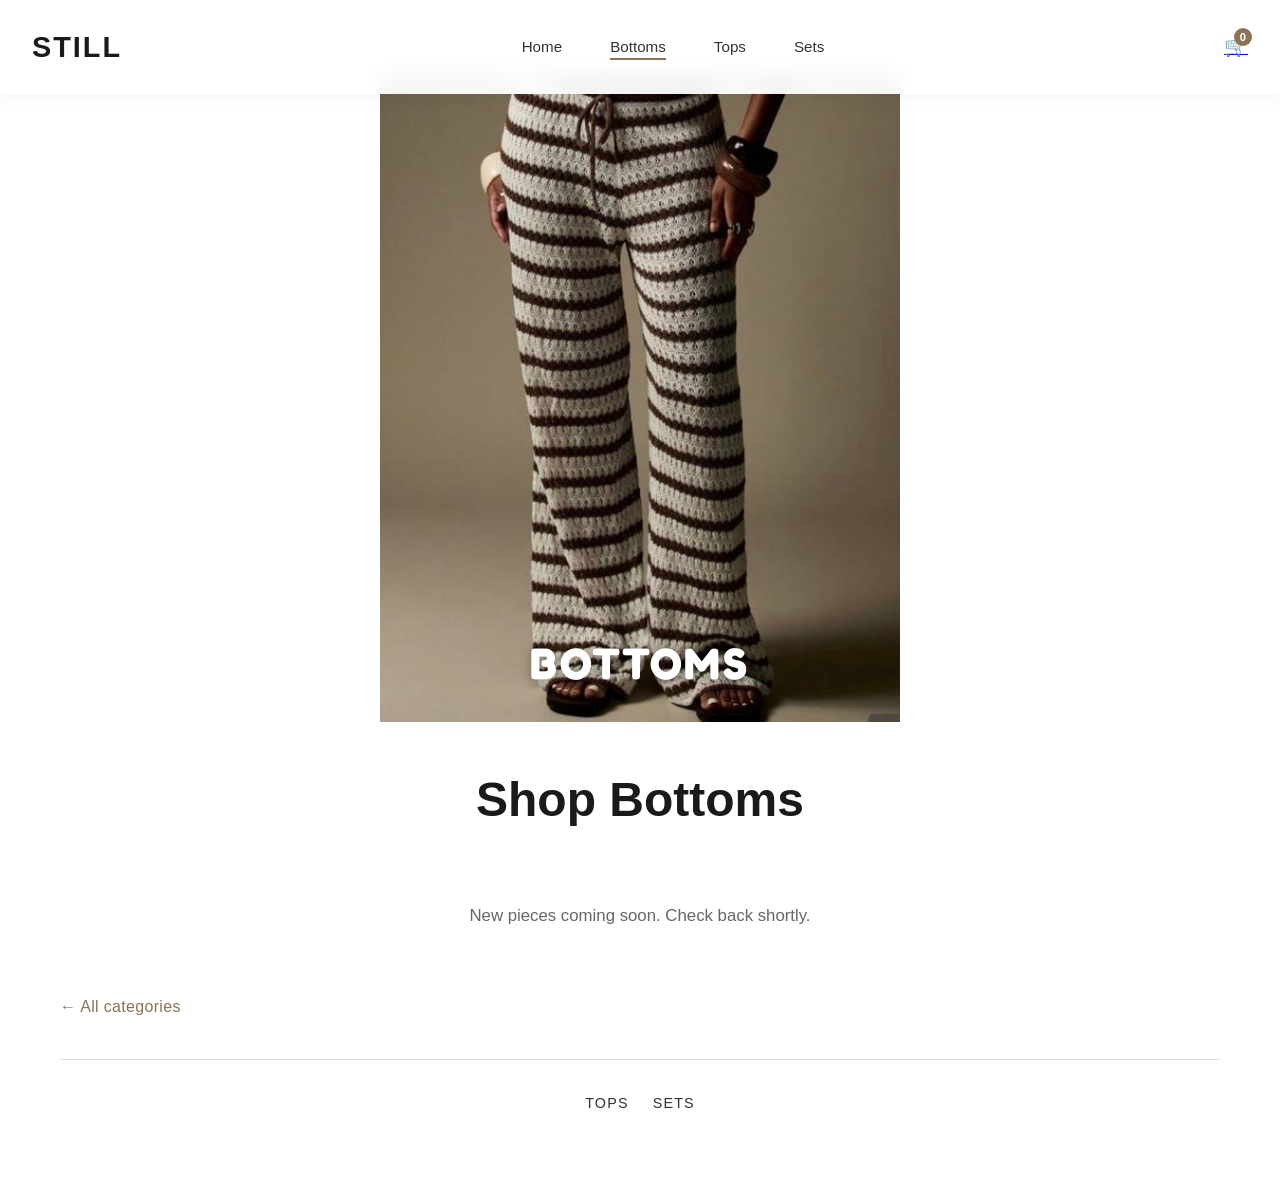
==== bottoms.html @ 433b3428 "Add category pages and images" ====
<!DOCTYPE html>
<html lang="en">
<head>
    <meta charset="UTF-8">
    <meta name="viewport" content="width=device-width, initial-scale=1.0">
    <meta name="robots" content="index, follow">
    <meta name="description" content="Shop STILL bottoms — wide-leg knit pants and elegant trousers.">
    <title>Bottoms – STILL</title>
    <link rel="stylesheet" href="styles.css">
    <link href="https://fonts.cdnfonts.com/css/pp-neue-montreal" rel="stylesheet">
    <link href="https://fonts.googleapis.com/css2?family=Fredoka:wght@600;700&display=swap" rel="stylesheet">
</head>
<body>
    <nav class="navbar">
        <div class="nav-container">
            <a href="index.html" class="logo">STILL</a>
            <ul class="nav-menu">
                <li><a href="index.html" class="nav-link">Home</a></li>
                <li><a href="bottoms.html" class="nav-link active">Bottoms</a></li>
                <li><a href="tops.html" class="nav-link">Tops</a></li>
                <li><a href="sets.html" class="nav-link">Sets</a></li>
            </ul>
            <div class="nav-icons">
                <a href="cart.html" class="icon-btn cart-btn" aria-label="Cart">🛒 <span class="cart-count" id="cartCount">0</span></a>
            </div>
            <div class="hamburger">
                <span></span>
                <span></span>
                <span></span>
            </div>
        </div>
    </nav>

    <main class="category-page">
        <header class="category-page-hero">
            <img src="images/categories/bottoms.png" alt="STILL bottoms collection">
            <h1 class="category-page-hero-title">BOTTOMS</h1>
        </header>
        <div class="category-page-body">
            <h2 class="section-title">Shop Bottoms</h2>
            <div class="collection-grid" data-category="bottoms">
                <p class="category-page-empty">New pieces coming soon. Check back shortly.</p>
            </div>
            <a href="index.html" class="category-page-back">← All categories</a>
            <nav class="category-page-nav-links" aria-label="Other categories">
                <a href="tops.html">Tops</a>
                <a href="sets.html">Sets</a>
            </nav>
        </div>
    </main>

    <script src="script.js"></script>
</body>
</html>
---- styles.css ----
/* Global Styles */
* {
    margin: 0;
    padding: 0;
    box-sizing: border-box;
}

:root {
    --primary-color: #1a1a1a;
    --secondary-color: #fff;
    --accent-color: #8b7355;
    --text-color: #333;
    --light-gray: #f5f5f5;
    --medium-gray: #e0e0e0;
    --transition: all 0.3s ease;
}

body {
    font-family: 'PP Neue Montreal', 'Neue Montreal', sans-serif;
    color: var(--text-color);
    line-height: 1.6;
    overflow-x: hidden;
}

.container {
    max-width: 1200px;
    margin: 0 auto;
    padding: 0 20px;
}

/* Navigation */
.navbar {
    position: fixed;
    top: 0;
    width: 100%;
    background: rgba(255, 255, 255, 0.95);
    backdrop-filter: blur(10px);
    z-index: 1000;
    box-shadow: 0 2px 20px rgba(0, 0, 0, 0.05);
}

.nav-container {
    position: relative;
    max-width: 1400px;
    margin: 0 auto;
    padding: 1.5rem 2rem;
    display: flex;
    justify-content: space-between;
    align-items: center;
}

.logo {
    font-family: 'PP Neue Montreal', 'Neue Montreal', sans-serif;
    font-size: 1.8rem;
    font-weight: 700;
    letter-spacing: 2px;
    color: var(--primary-color);
    text-decoration: none;
}

.nav-menu {
    display: flex;
    list-style: none;
    gap: 3rem;
}

.nav-link {
    text-decoration: none;
    color: var(--text-color);
    font-weight: 400;
    font-size: 0.95rem;
    position: relative;
    transition: var(--transition);
}

.nav-link::after {
    content: '';
    position: absolute;
    bottom: -5px;
    left: 0;
    width: 0;
    height: 2px;
    background: var(--accent-color);
    transition: width 0.3s ease;
}

.nav-link:hover::after,
.nav-link.active::after {
    width: 100%;
}

.nav-icons {
    display: flex;
    gap: 1rem;
}

.icon-btn {
    background: none;
    border: none;
    font-size: 1.2rem;
    cursor: pointer;
    transition: var(--transition);
}

.icon-btn:hover {
    transform: scale(1.1);
}

.cart-btn {
    position: relative;
}

.cart-count {
    position: absolute;
    top: -4px;
    right: -4px;
    min-width: 18px;
    height: 18px;
    padding: 0 5px;
    font-size: 0.7rem;
    font-weight: 600;
    line-height: 18px;
    text-align: center;
    background: var(--accent-color);
    color: var(--secondary-color);
    border-radius: 50%;
    font-family: 'PP Neue Montreal', 'Neue Montreal', sans-serif;
}

.cart-dropdown {
    position: absolute;
    top: 100%;
    right: 0;
    margin-top: 0.5rem;
    width: 320px;
    max-height: 400px;
    background: var(--secondary-color);
    border-radius: 8px;
    box-shadow: 0 15px 40px rgba(0, 0, 0, 0.15);
    z-index: 1001;
    opacity: 0;
    visibility: hidden;
    transform: translateY(-10px);
    transition: opacity 0.2s ease, visibility 0.2s ease, transform 0.2s ease;
    display: flex;
    flex-direction: column;
}

.cart-dropdown.is-open {
    opacity: 1;
    visibility: visible;
    transform: translateY(0);
}

.cart-dropdown-header {
    display: flex;
    justify-content: space-between;
    align-items: center;
    padding: 1rem 1.25rem;
    border-bottom: 1px solid var(--medium-gray);
}

.cart-dropdown-header h4 {
    margin: 0;
    font-size: 1rem;
    font-weight: 600;
    color: var(--primary-color);
    font-family: 'PP Neue Montreal', 'Neue Montreal', sans-serif;
}

.cart-close-btn {
    background: none;
    border: none;
    font-size: 1.25rem;
    cursor: pointer;
    color: var(--text-color);
    padding: 0;
    line-height: 1;
}

.cart-close-btn:hover {
    color: var(--primary-color);
}

.cart-items {
    padding: 1rem;
    overflow-y: auto;
    max-height: 280px;
    flex: 1;
}

.cart-empty {
    margin: 0;
    color: #888;
    font-size: 0.95rem;
    text-align: center;
    padding: 1.5rem 0;
}

.cart-item-row {
    display: flex;
    align-items: center;
    gap: 0.75rem;
    padding: 0.75rem 0;
    border-bottom: 1px solid var(--light-gray);
    font-size: 0.9rem;
}

.cart-item-thumb {
    width: 50px;
    height: 50px;
    flex-shrink: 0;
    border-radius: 4px;
    overflow: hidden;
    background: var(--light-gray);
}

.cart-item-thumb img {
    width: 100%;
    height: 100%;
    object-fit: cover;
}

.cart-item-thumb-placeholder {
    background: var(--medium-gray) !important;
}

.cart-item-row .cart-item-info {
    flex: 1;
    min-width: 0;
}

.cart-item-row:last-child {
    border-bottom: none;
}

.cart-item-info {
    display: flex;
    flex-direction: column;
    gap: 0.25rem;
}

.cart-item-info strong {
    color: var(--primary-color);
}

.cart-item-info span {
    color: #666;
    font-size: 0.85rem;
}

.cart-item-remove {
    background: none;
    border: none;
    color: #999;
    font-size: 1.1rem;
    cursor: pointer;
    padding: 0 4px;
    line-height: 1;
    flex-shrink: 0;
}

.cart-item-remove:hover {
    color: var(--primary-color);
}

.cart-dropdown-footer {
    padding: 1rem 1.25rem;
    border-top: 1px solid var(--medium-gray);
    display: flex;
    flex-direction: column;
    gap: 0.5rem;
}

.cart-view-btn,
.cart-checkout-btn {
    display: block;
    width: 100%;
    padding: 0.75rem 1rem;
    text-align: center;
    text-decoration: none;
    font-family: 'PP Neue Montreal', 'Neue Montreal', sans-serif;
    font-size: 0.95rem;
    font-weight: 500;
    cursor: pointer;
    transition: var(--transition);
    border: none;
    border-radius: 4px;
}

.cart-view-btn {
    background: var(--secondary-color);
    color: var(--primary-color);
    border: 2px solid var(--primary-color);
}

.cart-view-btn:hover {
    background: var(--light-gray);
}

.cart-checkout-btn {
    background: var(--accent-color);
    color: var(--secondary-color);
}

.cart-checkout-btn:hover {
    background: #7a6549;
    color: var(--secondary-color);
}

.cart-toast {
    position: fixed;
    bottom: 2rem;
    left: 50%;
    transform: translateX(-50%) translateY(20px);
    padding: 0.75rem 1.5rem;
    background: var(--primary-color);
    color: var(--secondary-color);
    font-family: 'PP Neue Montreal', 'Neue Montreal', sans-serif;
    font-size: 0.95rem;
    font-weight: 500;
    border-radius: 4px;
    box-shadow: 0 10px 30px rgba(0, 0, 0, 0.2);
    z-index: 3000;
    opacity: 0;
    transition: opacity 0.3s ease, transform 0.3s ease;
}

.cart-toast.show {
    opacity: 1;
    transform: translateX(-50%) translateY(0);
}

.hamburger {
    display: none;
    flex-direction: column;
    gap: 5px;
    cursor: pointer;
}

.hamburger span {
    width: 25px;
    height: 2px;
    background: var(--primary-color);
    transition: var(--transition);
}

/* Category landing (home) */
.category-landing {
    padding-top: 72px;
    display: flex;
    flex-direction: column;
    width: 100%;
    max-width: 480px;
    margin: 0 auto;
    background: #fff;
}

.category-block {
    position: relative;
    width: 100%;
    min-height: 38vh;
    aspect-ratio: 4 / 5;
    overflow: hidden;
    background-color: #e8e4df;
}

.category-block--bottoms {
    background: linear-gradient(160deg, #8b9da8 0%, #5c6b75 100%);
}

.category-block--tops {
    background: linear-gradient(160deg, #c4b5a0 0%, #8b7355 100%);
}

.category-block--sets {
    background: linear-gradient(160deg, #6b7b8a 0%, #3d4a56 100%);
}

.category-block-img {
    position: absolute;
    inset: 0;
    width: 100%;
    height: 100%;
    object-fit: cover;
    display: block;
}

.category-block-overlay {
    position: absolute;
    inset: 0;
    display: flex;
    flex-direction: column;
    align-items: center;
    justify-content: center;
    gap: 1rem;
    padding: 1.5rem;
    background: rgba(0, 0, 0, 0.12);
    z-index: 1;
}

.category-block-title {
    font-family: 'Fredoka', 'PP Neue Montreal', sans-serif;
    font-size: clamp(2.25rem, 10vw, 3.25rem);
    font-weight: 700;
    color: #fff;
    letter-spacing: 0.04em;
    text-align: center;
    line-height: 1;
    text-shadow: 0 2px 16px rgba(0, 0, 0, 0.25);
}

.category-shop-btn {
    display: inline-block;
    padding: 0.45rem 1.75rem;
    background: #fff;
    color: #1a1a1a;
    font-family: 'PP Neue Montreal', 'Neue Montreal', sans-serif;
    font-size: 0.75rem;
    font-weight: 600;
    letter-spacing: 0.12em;
    text-decoration: none;
    transition: var(--transition);
}

.category-shop-btn:hover {
    background: #1a1a1a;
    color: #fff;
}

@media (min-width: 768px) {
    .category-landing {
        max-width: 520px;
    }

    .category-block {
        min-height: 42vh;
    }
}

/* Category shop pages */
.category-page {
    padding-top: 72px;
    min-height: 100vh;
}

.category-page-hero {
    position: relative;
    width: 100%;
    max-width: 480px;
    margin: 0 auto;
    aspect-ratio: 4 / 5;
    overflow: hidden;
    background: #e8e4df;
}

.category-page-hero img {
    width: 100%;
    height: 100%;
    object-fit: cover;
    display: block;
}

.category-page-hero-title {
    position: absolute;
    bottom: 1.5rem;
    left: 0;
    right: 0;
    text-align: center;
    font-family: 'Fredoka', 'PP Neue Montreal', sans-serif;
    font-size: clamp(2rem, 8vw, 2.75rem);
    font-weight: 700;
    color: #fff;
    letter-spacing: 0.06em;
    text-shadow: 0 2px 12px rgba(0, 0, 0, 0.35);
}

.category-page-body {
    max-width: 1200px;
    margin: 0 auto;
    padding: 2.5rem 20px 4rem;
}

.category-page-body .section-title {
    margin-bottom: 2rem;
}

.category-page-empty {
    text-align: center;
    color: #666;
    padding: 2rem 1rem;
    font-size: 1.05rem;
}

.category-page-back {
    display: inline-block;
    margin-top: 2rem;
    color: var(--accent-color);
    text-decoration: none;
    font-weight: 500;
    letter-spacing: 0.02em;
}

.category-page-back:hover {
    text-decoration: underline;
}

.category-page-nav-links {
    display: flex;
    flex-wrap: wrap;
    justify-content: center;
    gap: 1.5rem;
    margin-top: 2.5rem;
    padding-top: 2rem;
    border-top: 1px solid var(--medium-gray);
}

.category-page-nav-links a {
    color: var(--text-color);
    text-decoration: none;
    font-size: 0.9rem;
    letter-spacing: 0.08em;
    text-transform: uppercase;
}

.category-page-nav-links a:hover {
    color: var(--accent-color);
}

@media (min-width: 768px) {
    .category-page-hero {
        max-width: 520px;
    }
}

/* Hero Section (legacy – kept for other pages if needed) */
.hero {
    height: 100vh;
    background: linear-gradient(135deg, #1a1a1a 0%, #3d3d3d 100%);
    display: flex;
    align-items: center;
    justify-content: center;
    position: relative;
    overflow: hidden;
}

.hero::before {
    content: '';
    position: absolute;
    top: 0;
    left: 0;
    right: 0;
    bottom: 0;
    background: url('data:image/svg+xml,<svg xmlns="http://www.w3.org/2000/svg" viewBox="0 0 1440 320"><path fill="%23ffffff" fill-opacity="0.05" d="M0,96L48,112C96,128,192,160,288,160C384,160,480,128,576,122.7C672,117,768,139,864,138.7C960,139,1056,117,1152,112C1248,107,1344,117,1392,122.7L1440,128L1440,320L1392,320C1344,320,1248,320,1152,320C1056,320,960,320,864,320C768,320,672,320,576,320C480,320,384,320,288,320C192,320,96,320,48,320L0,320Z"></path></svg>') bottom center no-repeat;
}

.hero-content {
    text-align: center;
    z-index: 1;
    animation: fadeInUp 1s ease;
}

.hero-title {
    font-family: 'PP Neue Montreal', 'Neue Montreal', sans-serif;
    font-size: 5rem;
    font-weight: 700;
    color: var(--secondary-color);
    margin-bottom: 1rem;
    letter-spacing: 2px;
}

.hero-subtitle {
    font-size: 1.5rem;
    color: rgba(255, 255, 255, 0.8);
    margin-bottom: 3rem;
    font-weight: 300;
}

.cta-button {
    padding: 1rem 3rem;
    font-size: 1rem;
    font-weight: 500;
    border: 2px solid var(--secondary-color);
    background: transparent;
    color: var(--secondary-color);
    cursor: pointer;
    transition: var(--transition);
    letter-spacing: 1px;
    font-family: 'PP Neue Montreal', 'Neue Montreal', sans-serif;
}

.cta-button:hover {
    background: var(--secondary-color);
    color: var(--primary-color);
    transform: translateY(-2px);
    box-shadow: 0 10px 30px rgba(255, 255, 255, 0.2);
}

.scroll-indicator {
    position: absolute;
    bottom: 3rem;
    left: 50%;
    transform: translateX(-50%);
    display: flex;
    flex-direction: column;
    align-items: center;
    gap: 1rem;
    color: rgba(255, 255, 255, 0.7);
    font-size: 0.9rem;
    animation: bounce 2s infinite;
}

.scroll-line {
    width: 2px;
    height: 40px;
    background: linear-gradient(to bottom, rgba(255, 255, 255, 0.7), transparent);
}

/* Featured Collection */
.featured-collection {
    padding: 8rem 0;
    background: var(--secondary-color);
}

.section-title {
    font-family: 'PP Neue Montreal', 'Neue Montreal', sans-serif;
    font-size: 3rem;
    text-align: center;
    margin-bottom: 1rem;
    color: var(--primary-color);
}

.section-subtitle {
    text-align: center;
    color: #666;
    font-size: 1.1rem;
    margin-bottom: 4rem;
}

.collection-grid {
    display: grid;
    grid-template-columns: repeat(auto-fit, minmax(280px, 1fr));
    gap: 2rem;
}

.collection-item {
    cursor: pointer;
    transition: var(--transition);
}

.collection-item:hover {
    transform: translateY(-10px);
}

.collection-image {
    position: relative;
    overflow: hidden;
    border-radius: 8px;
    margin-bottom: 1rem;
}

.placeholder-image {
    width: 100%;
    height: 400px;
    display: flex;
    align-items: center;
    justify-content: center;
    transition: var(--transition);
}

.image-text {
    color: white;
    font-size: 1.5rem;
    font-weight: 500;
    text-shadow: 2px 2px 4px rgba(0, 0, 0, 0.3);
}

.collection-overlay {
    position: absolute;
    top: 0;
    left: 0;
    right: 0;
    bottom: 0;
    background: rgba(0, 0, 0, 0.5);
    display: flex;
    align-items: center;
    justify-content: center;
    opacity: 0;
    transition: var(--transition);
}

.collection-item:hover .collection-overlay {
    opacity: 1;
}

.collection-item:hover .placeholder-image {
    transform: scale(1.05);
}

.quick-view {
    padding: 0.8rem 2rem;
    background: var(--secondary-color);
    border: none;
    cursor: pointer;
    font-weight: 500;
    font-family: 'PP Neue Montreal', 'Neue Montreal', sans-serif;
    transition: var(--transition);
}

.quick-view:hover {
    background: var(--accent-color);
    color: var(--secondary-color);
}

.collection-info {
    text-align: center;
}

.collection-info h3 {
    font-size: 1.2rem;
    margin-bottom: 0.5rem;
    color: var(--primary-color);
}

.price {
    font-weight: 600;
    color: var(--accent-color);
    font-size: 1.1rem;
}

/* About Section */
.about-section {
    padding: 8rem 0;
    background: var(--light-gray);
}

.about-grid {
    display: grid;
    grid-template-columns: 1fr 1fr;
    gap: 4rem;
    align-items: center;
}

.about-content .section-title {
    text-align: left;
    margin-bottom: 2rem;
}

.about-text {
    font-size: 1.05rem;
    line-height: 1.8;
    color: #555;
    margin-bottom: 1.5rem;
}

.secondary-button {
    padding: 0.9rem 2.5rem;
    font-size: 1rem;
    font-weight: 500;
    border: 2px solid var(--primary-color);
    background: transparent;
    color: var(--primary-color);
    cursor: pointer;
    transition: var(--transition);
    letter-spacing: 1px;
    font-family: 'PP Neue Montreal', 'Neue Montreal', sans-serif;
    margin-top: 1rem;
}

.secondary-button:hover {
    background: var(--primary-color);
    color: var(--secondary-color);
}

.about-image .placeholder-image {
    border-radius: 8px;
    box-shadow: 0 20px 60px rgba(0, 0, 0, 0.15);
}

/* Newsletter Section */
.newsletter-section {
    padding: 6rem 0;
    background: var(--primary-color);
    color: var(--secondary-color);
}

.newsletter-content {
    text-align: center;
    max-width: 600px;
    margin: 0 auto;
}

.newsletter-content h2 {
    font-family: 'PP Neue Montreal', 'Neue Montreal', sans-serif;
    font-size: 2.5rem;
    margin-bottom: 1rem;
}

.newsletter-content p {
    margin-bottom: 2rem;
    opacity: 0.9;
}

.newsletter-form {
    display: flex;
    gap: 1rem;
    justify-content: center;
}

.newsletter-form input {
    padding: 1rem 1.5rem;
    font-size: 1rem;
    border: none;
    border-radius: 0;
    flex: 1;
    max-width: 350px;
    font-family: 'PP Neue Montreal', 'Neue Montreal', sans-serif;
}

.newsletter-form input:focus {
    outline: 2px solid var(--accent-color);
}

/* Footer */
.footer {
    background: var(--primary-color);
    color: var(--secondary-color);
    padding: 4rem 0 2rem;
}

.footer-grid {
    display: grid;
    grid-template-columns: 2fr 1fr 1fr 1fr;
    gap: 3rem;
    margin-bottom: 3rem;
}

.footer-logo {
    font-family: 'PP Neue Montreal', 'Neue Montreal', sans-serif;
    font-size: 1.8rem;
    font-weight: 700;
    letter-spacing: 2px;
    margin-bottom: 1rem;
}

.footer-col p {
    opacity: 0.8;
    margin-bottom: 1.5rem;
    line-height: 1.8;
}

.social-links {
    display: flex;
    gap: 1.5rem;
}

.social-link {
    color: var(--secondary-color);
    text-decoration: none;
    opacity: 0.8;
    transition: var(--transition);
}

.social-link:hover {
    opacity: 1;
    color: var(--accent-color);
}

.footer-col h4 {
    margin-bottom: 1.5rem;
    font-size: 1.1rem;
    font-weight: 500;
}

.footer-col ul {
    list-style: none;
}

.footer-col ul li {
    margin-bottom: 0.8rem;
}

.footer-col ul li a {
    color: var(--secondary-color);
    text-decoration: none;
    opacity: 0.7;
    transition: var(--transition);
    font-size: 0.95rem;
}

.footer-col ul li a:hover {
    opacity: 1;
    padding-left: 5px;
}

.footer-bottom {
    text-align: center;
    padding-top: 2rem;
    border-top: 1px solid rgba(255, 255, 255, 0.1);
    opacity: 0.6;
}

/* Search Overlay */
.search-overlay {
    position: fixed;
    inset: 0;
    z-index: 1500;
    display: flex;
    align-items: flex-start;
    justify-content: center;
    padding: 6rem 1rem 0;
    opacity: 0;
    visibility: hidden;
    transition: opacity 0.25s ease, visibility 0.25s ease;
}

.search-overlay.is-open {
    opacity: 1;
    visibility: visible;
}

.search-overlay-backdrop {
    position: absolute;
    inset: 0;
    background: rgba(0, 0, 0, 0.5);
    cursor: pointer;
}

.search-overlay-content {
    position: relative;
    width: 100%;
    max-width: 500px;
}

.search-close {
    position: absolute;
    top: -2.5rem;
    right: 0;
    width: 36px;
    height: 36px;
    border: none;
    background: var(--secondary-color);
    color: var(--primary-color);
    font-size: 1.5rem;
    line-height: 1;
    cursor: pointer;
    border-radius: 50%;
    z-index: 1;
    transition: var(--transition);
}

.search-close:hover {
    background: var(--light-gray);
}

.search-input {
    width: 100%;
    padding: 1rem 1.25rem 1rem 1.25rem;
    font-size: 1.1rem;
    font-family: 'PP Neue Montreal', 'Neue Montreal', sans-serif;
    border: 2px solid var(--medium-gray);
    border-radius: 8px;
    background: var(--secondary-color);
    color: var(--primary-color);
    transition: var(--transition);
}

.search-input:focus {
    outline: none;
    border-color: var(--accent-color);
}

.search-input::placeholder {
    color: #999;
}

.search-suggestions {
    position: absolute;
    left: 0;
    right: 0;
    top: 100%;
    margin-top: 0.25rem;
    max-height: 320px;
    overflow-y: auto;
    background: var(--secondary-color);
    border: 2px solid var(--medium-gray);
    border-radius: 8px;
    box-shadow: 0 10px 40px rgba(0, 0, 0, 0.12);
    z-index: 1;
    display: none;
}

.search-suggestions.is-visible {
    display: block;
}

.search-suggestion-item {
    display: flex;
    align-items: center;
    justify-content: space-between;
    gap: 1rem;
    padding: 0.875rem 1.25rem;
    cursor: pointer;
    transition: var(--transition);
    border-bottom: 1px solid var(--light-gray);
    font-family: 'PP Neue Montreal', 'Neue Montreal', sans-serif;
    text-align: left;
    width: 100%;
    background: none;
    border-left: none;
    border-right: none;
    border-top: none;
    color: var(--primary-color);
    font-size: 1rem;
}

.search-suggestion-item:last-child {
    border-bottom: none;
}

.search-suggestion-item:hover,
.search-suggestion-item:focus {
    background: var(--light-gray);
    outline: none;
}

.search-suggestion-item .suggestion-name {
    font-weight: 500;
    color: var(--primary-color);
}

.search-suggestion-item .suggestion-price {
    font-weight: 600;
    color: var(--accent-color);
    flex-shrink: 0;
}

.search-no-results {
    margin: 1rem 0 0;
    padding: 1rem;
    text-align: center;
    color: #666;
    font-size: 0.95rem;
    background: var(--light-gray);
    border-radius: 8px;
}

.collection-item.search-hidden {
    display: none !important;
}

/* Quick View Modal */
.quick-view-modal {
    position: fixed;
    inset: 0;
    z-index: 2000;
    display: flex;
    align-items: center;
    justify-content: center;
    padding: 1rem;
    opacity: 0;
    visibility: hidden;
    transition: opacity 0.3s ease, visibility 0.3s ease;
}

.quick-view-modal.is-open {
    opacity: 1;
    visibility: visible;
}

.quick-view-overlay {
    position: absolute;
    inset: 0;
    background: rgba(0, 0, 0, 0.6);
    cursor: pointer;
}

.quick-view-content {
    position: relative;
    background: var(--secondary-color);
    max-width: 700px;
    width: 100%;
    max-height: 90vh;
    overflow: auto;
    border-radius: 8px;
    box-shadow: 0 25px 80px rgba(0, 0, 0, 0.3);
    animation: modalSlideIn 0.3s ease;
}

@keyframes modalSlideIn {
    from {
        opacity: 0;
        transform: translateY(-20px);
    }
    to {
        opacity: 1;
        transform: translateY(0);
    }
}

.quick-view-close {
    position: absolute;
    top: 1rem;
    right: 1rem;
    width: 40px;
    height: 40px;
    border: none;
    background: var(--light-gray);
    font-size: 1.5rem;
    line-height: 1;
    cursor: pointer;
    border-radius: 50%;
    z-index: 1;
    transition: var(--transition);
    color: var(--primary-color);
    font-family: 'PP Neue Montreal', 'Neue Montreal', sans-serif;
}

.quick-view-close:hover {
    background: var(--medium-gray);
}

.quick-view-body {
    display: grid;
    grid-template-columns: 1fr 1fr;
    gap: 0;
}

.quick-view-image {
    min-height: 320px;
    background: var(--light-gray);
    border-radius: 8px 0 0 0;
    overflow: hidden;
}

.quick-view-image img {
    width: 100%;
    height: 100%;
    min-height: 320px;
    object-fit: cover;
}

.quick-view-image .placeholder-image {
    width: 100%;
    height: 320px;
    border-radius: 0;
    margin: 0;
}

.quick-view-details {
    padding: 2rem;
    display: flex;
    flex-direction: column;
    gap: 1.25rem;
}

.quick-view-title {
    font-family: 'PP Neue Montreal', 'Neue Montreal', sans-serif;
    font-size: 1.5rem;
    font-weight: 600;
    color: var(--primary-color);
    margin: 0;
}

.quick-view-price {
    font-weight: 600;
    color: var(--accent-color);
    font-size: 1.25rem;
    margin: 0;
}

.quick-view-sizes {
    display: flex;
    flex-direction: column;
    gap: 0.75rem;
}

.quick-view-label {
    font-weight: 500;
    font-size: 0.9rem;
    color: var(--text-color);
}

.size-options {
    display: flex;
    gap: 0.5rem;
    flex-wrap: wrap;
}

.size-btn {
    padding: 0.6rem 1.25rem;
    border: 2px solid var(--medium-gray);
    background: var(--secondary-color);
    font-family: 'PP Neue Montreal', 'Neue Montreal', sans-serif;
    font-size: 0.95rem;
    font-weight: 500;
    color: var(--text-color);
    cursor: pointer;
    transition: var(--transition);
    border-radius: 4px;
}

.size-btn:hover {
    border-color: var(--accent-color);
    color: var(--accent-color);
}

.size-btn.selected {
    border-color: var(--accent-color);
    background: var(--accent-color);
    color: var(--secondary-color);
}

.quick-view-quantity {
    display: flex;
    flex-direction: column;
    gap: 0.75rem;
}

.quick-qty-controls {
    display: inline-flex;
    align-items: center;
    border: 1px solid var(--medium-gray);
    border-radius: 6px;
    overflow: hidden;
    width: fit-content;
}

.quick-qty-btn {
    width: 36px;
    height: 36px;
    border: none;
    background: var(--secondary-color);
    font-size: 1.1rem;
    cursor: pointer;
    transition: var(--transition);
}

.quick-qty-btn:hover {
    background: var(--light-gray);
}

.quick-qty-value {
    min-width: 42px;
    text-align: center;
    font-weight: 600;
    font-size: 0.95rem;
}

.quick-view-add {
    margin-top: auto;
    padding: 1rem 1.5rem;
    background: var(--primary-color);
    color: var(--secondary-color);
    border: none;
    font-family: 'PP Neue Montreal', 'Neue Montreal', sans-serif;
    font-size: 1rem;
    font-weight: 500;
    cursor: pointer;
    transition: var(--transition);
    letter-spacing: 0.5px;
}

.quick-view-add:hover {
    background: #333;
}

@media (max-width: 600px) {
    .quick-view-body {
        grid-template-columns: 1fr;
    }

    .quick-view-image {
        min-height: 260px;
    }

    .quick-view-image img,
    .quick-view-image .placeholder-image {
        min-height: 260px;
        height: 260px;
    }
}

/* Animations */
@keyframes fadeInUp {
    from {
        opacity: 0;
        transform: translateY(30px);
    }
    to {
        opacity: 1;
        transform: translateY(0);
    }
}

@keyframes bounce {
    0%, 100% {
        transform: translateX(-50%) translateY(0);
    }
    50% {
        transform: translateX(-50%) translateY(-10px);
    }
}

/* Responsive Design */
@media (max-width: 968px) {
    .nav-container {
        position: relative;
    }

    .nav-menu {
        display: none;
        position: absolute;
        top: 100%;
        left: 0;
        right: 0;
        flex-direction: column;
        background: rgba(255, 255, 255, 0.98);
        backdrop-filter: blur(10px);
        padding: 1rem 0;
        margin-top: 0.5rem;
        box-shadow: 0 10px 30px rgba(0, 0, 0, 0.1);
        border-radius: 8px;
        gap: 0;
    }

    .nav-menu.active {
        display: flex;
    }

    .nav-menu .nav-link {
        padding: 0.75rem 1.5rem;
        display: block;
    }

    .hamburger {
        display: flex;
    }
    
    .hero-title {
        font-size: 3.5rem;
    }
    
    .hero-subtitle {
        font-size: 1.2rem;
    }
    
    .about-grid {
        grid-template-columns: 1fr;
    }
    
    .footer-grid {
        grid-template-columns: 1fr 1fr;
    }
    
    .collection-grid {
        grid-template-columns: repeat(auto-fit, minmax(250px, 1fr));
    }
}

@media (max-width: 600px) {
    .hero-title {
        font-size: 2.5rem;
    }
    
    .section-title {
        font-size: 2rem;
    }
    
    .newsletter-form {
        flex-direction: column;
        align-items: stretch;
    }
    
    .newsletter-form input {
        max-width: 100%;
    }
    
    .footer-grid {
        grid-template-columns: 1fr;
    }
    
    .nav-container {
        padding: 1rem;
    }
    
    .logo {
        font-size: 1.5rem;
    }
}
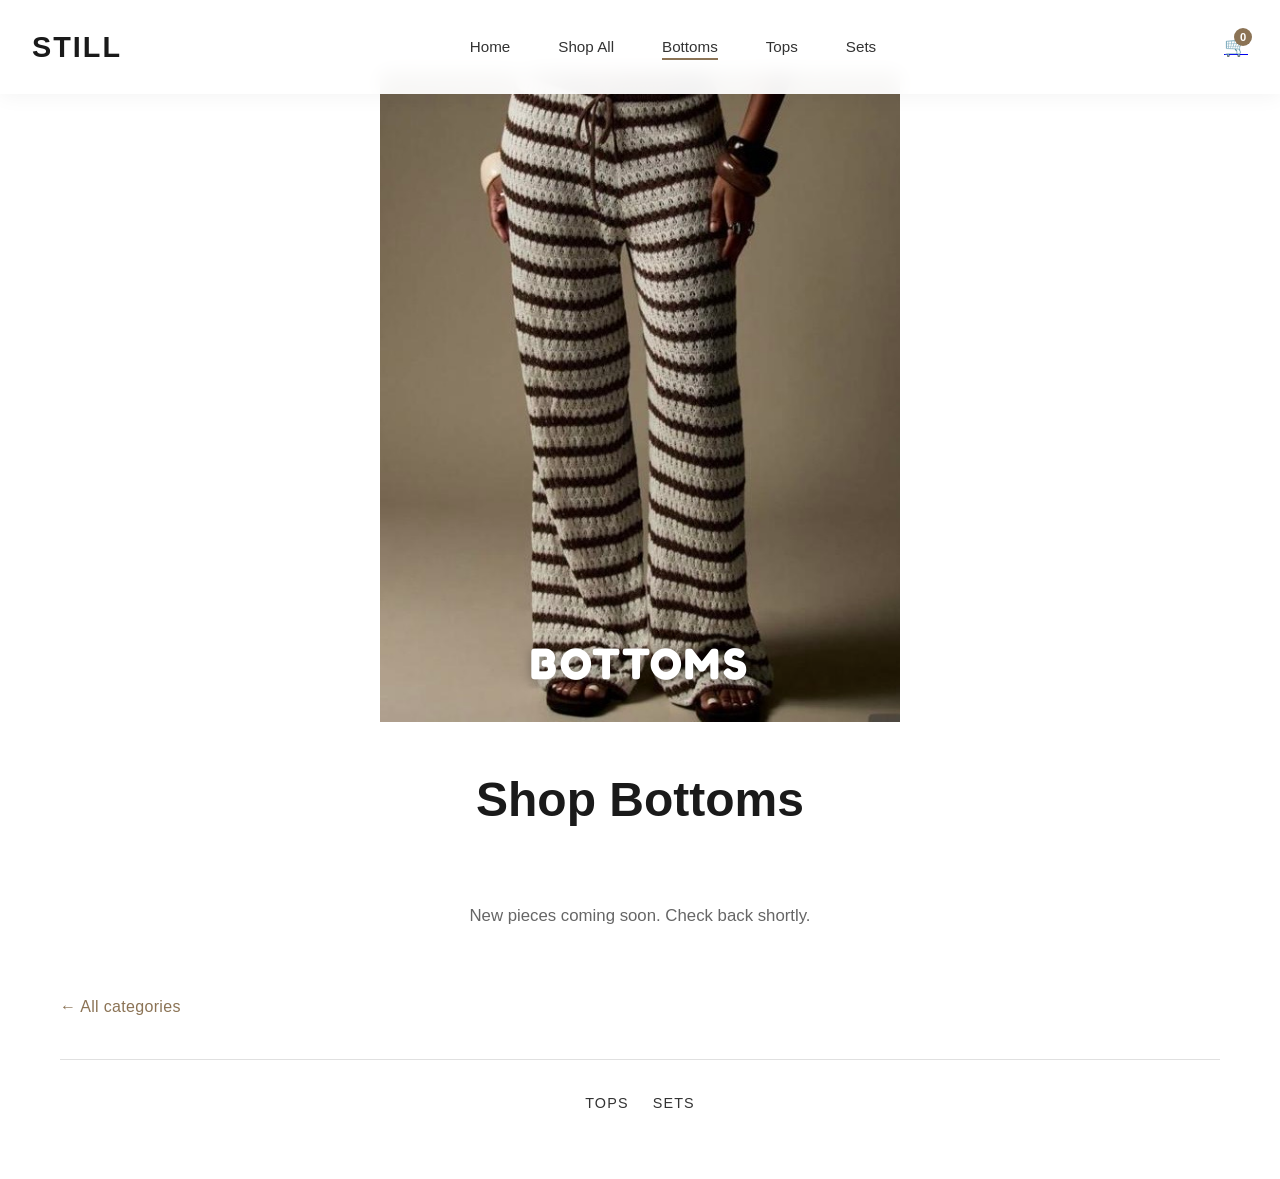
==== commit b0f4e219: "Remove featured collection, add Shop All page" ====
--- a/bottoms.html
+++ b/bottoms.html
@@ -16,6 +16,7 @@
             <a href="index.html" class="logo">STILL</a>
             <ul class="nav-menu">
                 <li><a href="index.html" class="nav-link">Home</a></li>
+                <li><a href="shop-all.html" class="nav-link">Shop All</a></li>
                 <li><a href="bottoms.html" class="nav-link active">Bottoms</a></li>
                 <li><a href="tops.html" class="nav-link">Tops</a></li>
                 <li><a href="sets.html" class="nav-link">Sets</a></li>
--- a/styles.css
+++ b/styles.css
@@ -428,6 +428,100 @@
     color: #fff;
 }
 
+.shop-all-cta {
+    width: 100%;
+    padding: 1.75rem 1.5rem 2rem;
+    display: flex;
+    justify-content: center;
+    background: #fff;
+}
+
+.shop-all-btn {
+    display: inline-block;
+    padding: 0.65rem 2.5rem;
+    background: #1a1a1a;
+    color: #fff;
+    font-family: 'PP Neue Montreal', 'Neue Montreal', sans-serif;
+    font-size: 0.8rem;
+    font-weight: 600;
+    letter-spacing: 0.14em;
+    text-decoration: none;
+    transition: var(--transition);
+}
+
+.shop-all-btn:hover {
+    background: var(--accent-color);
+    color: #fff;
+}
+
+/* Shop All page */
+.shop-all-page {
+    padding: 6.5rem 20px 4rem;
+    max-width: 1200px;
+    margin: 0 auto;
+}
+
+.shop-all-header {
+    text-align: center;
+    margin-bottom: 3rem;
+}
+
+.shop-all-title {
+    font-family: 'Fredoka', 'PP Neue Montreal', sans-serif;
+    font-size: clamp(2rem, 6vw, 2.75rem);
+    font-weight: 700;
+    color: var(--primary-color);
+    letter-spacing: 0.04em;
+    margin-bottom: 0.5rem;
+}
+
+.shop-all-subtitle {
+    color: #666;
+    font-size: 1.05rem;
+}
+
+.shop-all-section {
+    margin-bottom: 3.5rem;
+    padding-bottom: 3rem;
+    border-bottom: 1px solid var(--medium-gray);
+}
+
+.shop-all-section:last-of-type {
+    border-bottom: none;
+}
+
+.shop-all-section-head {
+    display: flex;
+    flex-wrap: wrap;
+    align-items: baseline;
+    justify-content: space-between;
+    gap: 1rem;
+    margin-bottom: 1.5rem;
+}
+
+.shop-all-section-title {
+    font-size: 1.75rem;
+    font-weight: 600;
+    color: var(--primary-color);
+    letter-spacing: 0.02em;
+}
+
+.shop-all-section-link {
+    color: var(--accent-color);
+    text-decoration: none;
+    font-size: 0.9rem;
+    font-weight: 500;
+    letter-spacing: 0.04em;
+}
+
+.shop-all-section-link:hover {
+    text-decoration: underline;
+}
+
+.shop-all-page .collection-grid .category-page-empty {
+    grid-column: 1 / -1;
+}
+
 @media (min-width: 768px) {
     .category-landing {
         max-width: 520px;
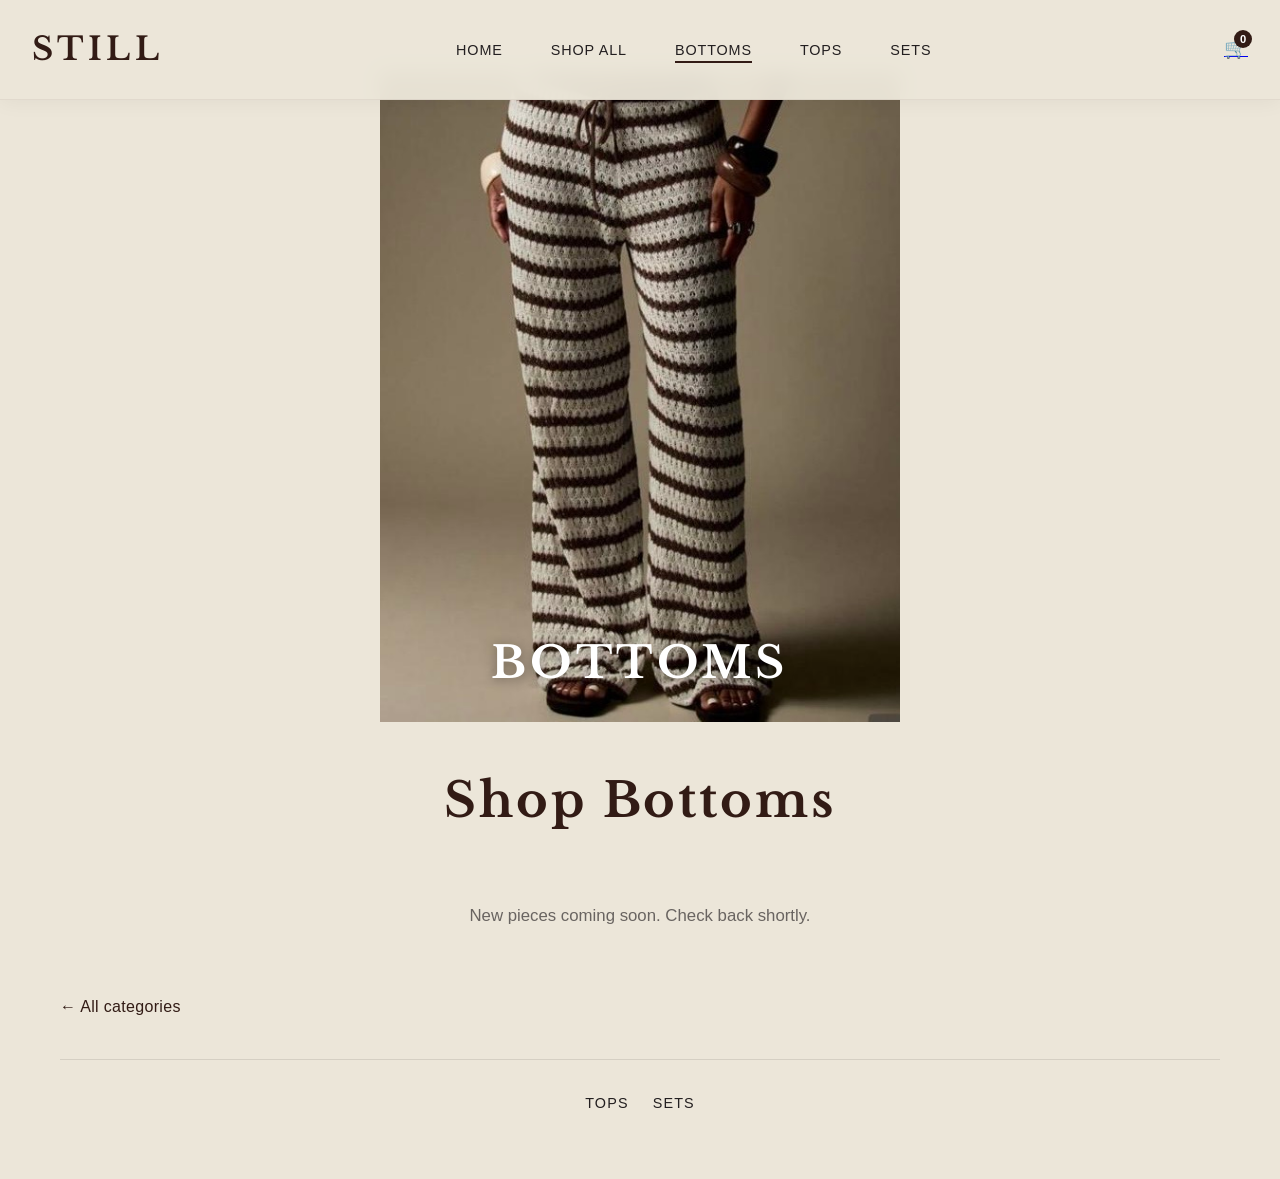
==== commit 2c2a7064: "Apply STILL brand colors and typography" ====
--- a/bottoms.html
+++ b/bottoms.html
@@ -7,8 +7,6 @@
     <meta name="description" content="Shop STILL bottoms — wide-leg knit pants and elegant trousers.">
     <title>Bottoms – STILL</title>
     <link rel="stylesheet" href="styles.css">
-    <link href="https://fonts.cdnfonts.com/css/pp-neue-montreal" rel="stylesheet">
-    <link href="https://fonts.googleapis.com/css2?family=Fredoka:wght@600;700&display=swap" rel="stylesheet">
 </head>
 <body>
     <nav class="navbar">
--- a/styles.css
+++ b/styles.css
@@ -1,3 +1,5 @@
+@import url('https://fonts.googleapis.com/css2?family=Libre+Baskerville:ital,wght@0,400;0,700;1,400&display=swap');
+
 /* Global Styles */
 * {
     margin: 0;
@@ -6,20 +8,34 @@
 }
 
 :root {
-    --primary-color: #1a1a1a;
-    --secondary-color: #fff;
-    --accent-color: #8b7355;
-    --text-color: #333;
-    --light-gray: #f5f5f5;
-    --medium-gray: #e0e0e0;
+    /* STILL brand palette */
+    --brand-brown: #321B15;
+    --brand-cream: #ECE6D9;
+    --brand-white: #FFFFFF;
+    --brand-charcoal: #231F20;
+
+    --primary-color: #321B15;
+    --secondary-color: #FFFFFF;
+    --accent-color: #321B15;
+    --accent-hover: #4a2e25;
+    --text-color: #231F20;
+    --text-muted: rgba(35, 31, 32, 0.65);
+    --light-gray: #ECE6D9;
+    --medium-gray: #d5cfc3;
+    --surface-cream: #ECE6D9;
+
+    /* Cochin on Apple; Libre Baskerville as web fallback */
+    --font-heading: Cochin, 'Libre Baskerville', Georgia, 'Times New Roman', serif;
+    --font-body: 'Helvetica Neue', Helvetica, Arial, sans-serif;
     --transition: all 0.3s ease;
 }
 
 body {
-    font-family: 'PP Neue Montreal', 'Neue Montreal', sans-serif;
+    font-family: var(--font-body);
     color: var(--text-color);
     line-height: 1.6;
     overflow-x: hidden;
+    background: var(--brand-cream);
 }
 
 .container {
@@ -33,10 +49,11 @@
     position: fixed;
     top: 0;
     width: 100%;
-    background: rgba(255, 255, 255, 0.95);
+    background: rgba(236, 230, 217, 0.96);
     backdrop-filter: blur(10px);
     z-index: 1000;
-    box-shadow: 0 2px 20px rgba(0, 0, 0, 0.05);
+    box-shadow: 0 1px 0 rgba(50, 27, 21, 0.08);
+    border-bottom: 1px solid rgba(50, 27, 21, 0.06);
 }
 
 .nav-container {
@@ -50,12 +67,13 @@
 }
 
 .logo {
-    font-family: 'PP Neue Montreal', 'Neue Montreal', sans-serif;
-    font-size: 1.8rem;
+    font-family: var(--font-heading);
+    font-size: 2rem;
     font-weight: 700;
-    letter-spacing: 2px;
-    color: var(--primary-color);
+    letter-spacing: 0.14em;
+    color: var(--brand-brown);
     text-decoration: none;
+    text-transform: uppercase;
 }
 
 .nav-menu {
@@ -68,7 +86,9 @@
     text-decoration: none;
     color: var(--text-color);
     font-weight: 400;
-    font-size: 0.95rem;
+    font-size: 0.9rem;
+    letter-spacing: 0.06em;
+    text-transform: uppercase;
     position: relative;
     transition: var(--transition);
 }
@@ -80,7 +100,7 @@
     left: 0;
     width: 0;
     height: 2px;
-    background: var(--accent-color);
+    background: var(--brand-brown);
     transition: width 0.3s ease;
 }
 
@@ -121,10 +141,10 @@
     font-weight: 600;
     line-height: 18px;
     text-align: center;
-    background: var(--accent-color);
+    background: var(--brand-brown);
     color: var(--secondary-color);
     border-radius: 50%;
-    font-family: 'PP Neue Montreal', 'Neue Montreal', sans-serif;
+    font-family: var(--font-body);
 }
 
 .cart-dropdown {
@@ -165,7 +185,7 @@
     font-size: 1rem;
     font-weight: 600;
     color: var(--primary-color);
-    font-family: 'PP Neue Montreal', 'Neue Montreal', sans-serif;
+    font-family: var(--font-body);
 }
 
 .cart-close-btn {
@@ -245,7 +265,7 @@
 }
 
 .cart-item-info span {
-    color: #666;
+    color: var(--text-muted);
     font-size: 0.85rem;
 }
 
@@ -279,7 +299,7 @@
     padding: 0.75rem 1rem;
     text-align: center;
     text-decoration: none;
-    font-family: 'PP Neue Montreal', 'Neue Montreal', sans-serif;
+    font-family: var(--font-body);
     font-size: 0.95rem;
     font-weight: 500;
     cursor: pointer;
@@ -299,12 +319,12 @@
 }
 
 .cart-checkout-btn {
-    background: var(--accent-color);
+    background: var(--brand-brown);
     color: var(--secondary-color);
 }
 
 .cart-checkout-btn:hover {
-    background: #7a6549;
+    background: var(--accent-hover);
     color: var(--secondary-color);
 }
 
@@ -316,7 +336,7 @@
     padding: 0.75rem 1.5rem;
     background: var(--primary-color);
     color: var(--secondary-color);
-    font-family: 'PP Neue Montreal', 'Neue Montreal', sans-serif;
+    font-family: var(--font-body);
     font-size: 0.95rem;
     font-weight: 500;
     border-radius: 4px;
@@ -353,7 +373,7 @@
     width: 100%;
     max-width: 480px;
     margin: 0 auto;
-    background: #fff;
+    background: var(--brand-cream);
 }
 
 .category-block {
@@ -366,15 +386,15 @@
 }
 
 .category-block--bottoms {
-    background: linear-gradient(160deg, #8b9da8 0%, #5c6b75 100%);
+    background: linear-gradient(160deg, #4a3a35 0%, #321B15 100%);
 }
 
 .category-block--tops {
-    background: linear-gradient(160deg, #c4b5a0 0%, #8b7355 100%);
+    background: linear-gradient(160deg, #c4b9a8 0%, #8a7b6a 100%);
 }
 
 .category-block--sets {
-    background: linear-gradient(160deg, #6b7b8a 0%, #3d4a56 100%);
+    background: linear-gradient(160deg, #3d3532 0%, #231F20 100%);
 }
 
 .category-block-img {
@@ -400,11 +420,12 @@
 }
 
 .category-block-title {
-    font-family: 'Fredoka', 'PP Neue Montreal', sans-serif;
+    font-family: var(--font-heading);
     font-size: clamp(2.25rem, 10vw, 3.25rem);
     font-weight: 700;
-    color: #fff;
-    letter-spacing: 0.04em;
+    color: var(--brand-white);
+    letter-spacing: 0.1em;
+    text-transform: uppercase;
     text-align: center;
     line-height: 1;
     text-shadow: 0 2px 16px rgba(0, 0, 0, 0.25);
@@ -413,19 +434,20 @@
 .category-shop-btn {
     display: inline-block;
     padding: 0.45rem 1.75rem;
-    background: #fff;
-    color: #1a1a1a;
-    font-family: 'PP Neue Montreal', 'Neue Montreal', sans-serif;
+    background: var(--brand-white);
+    color: var(--brand-brown);
+    font-family: var(--font-body);
     font-size: 0.75rem;
     font-weight: 600;
-    letter-spacing: 0.12em;
+    letter-spacing: 0.14em;
+    text-transform: uppercase;
     text-decoration: none;
     transition: var(--transition);
 }
 
 .category-shop-btn:hover {
-    background: #1a1a1a;
-    color: #fff;
+    background: var(--brand-brown);
+    color: var(--brand-white);
 }
 
 .shop-all-cta {
@@ -433,25 +455,26 @@
     padding: 1.75rem 1.5rem 2rem;
     display: flex;
     justify-content: center;
-    background: #fff;
+    background: var(--brand-cream);
 }
 
 .shop-all-btn {
     display: inline-block;
     padding: 0.65rem 2.5rem;
-    background: #1a1a1a;
-    color: #fff;
-    font-family: 'PP Neue Montreal', 'Neue Montreal', sans-serif;
+    background: var(--brand-brown);
+    color: var(--brand-white);
+    font-family: var(--font-body);
     font-size: 0.8rem;
     font-weight: 600;
     letter-spacing: 0.14em;
+    text-transform: uppercase;
     text-decoration: none;
     transition: var(--transition);
 }
 
 .shop-all-btn:hover {
-    background: var(--accent-color);
-    color: #fff;
+    background: var(--accent-hover);
+    color: var(--brand-white);
 }
 
 /* Shop All page */
@@ -467,16 +490,17 @@
 }
 
 .shop-all-title {
-    font-family: 'Fredoka', 'PP Neue Montreal', sans-serif;
+    font-family: var(--font-heading);
     font-size: clamp(2rem, 6vw, 2.75rem);
     font-weight: 700;
-    color: var(--primary-color);
-    letter-spacing: 0.04em;
+    color: var(--brand-brown);
+    letter-spacing: 0.08em;
+    text-transform: uppercase;
     margin-bottom: 0.5rem;
 }
 
 .shop-all-subtitle {
-    color: #666;
+    color: var(--text-muted);
     font-size: 1.05rem;
 }
 
@@ -561,11 +585,12 @@
     left: 0;
     right: 0;
     text-align: center;
-    font-family: 'Fredoka', 'PP Neue Montreal', sans-serif;
+    font-family: var(--font-heading);
     font-size: clamp(2rem, 8vw, 2.75rem);
     font-weight: 700;
-    color: #fff;
-    letter-spacing: 0.06em;
+    color: var(--brand-white);
+    letter-spacing: 0.1em;
+    text-transform: uppercase;
     text-shadow: 0 2px 12px rgba(0, 0, 0, 0.35);
 }
 
@@ -581,7 +606,7 @@
 
 .category-page-empty {
     text-align: center;
-    color: #666;
+    color: var(--text-muted);
     padding: 2rem 1rem;
     font-size: 1.05rem;
 }
@@ -630,7 +655,7 @@
 /* Hero Section (legacy – kept for other pages if needed) */
 .hero {
     height: 100vh;
-    background: linear-gradient(135deg, #1a1a1a 0%, #3d3d3d 100%);
+    background: linear-gradient(135deg, #321B15 0%, #231F20 100%);
     display: flex;
     align-items: center;
     justify-content: center;
@@ -655,12 +680,13 @@
 }
 
 .hero-title {
-    font-family: 'PP Neue Montreal', 'Neue Montreal', sans-serif;
+    font-family: var(--font-heading);
     font-size: 5rem;
     font-weight: 700;
-    color: var(--secondary-color);
+    color: var(--brand-white);
     margin-bottom: 1rem;
-    letter-spacing: 2px;
+    letter-spacing: 0.1em;
+    text-transform: uppercase;
 }
 
 .hero-subtitle {
@@ -680,7 +706,7 @@
     cursor: pointer;
     transition: var(--transition);
     letter-spacing: 1px;
-    font-family: 'PP Neue Montreal', 'Neue Montreal', sans-serif;
+    font-family: var(--font-body);
 }
 
 .cta-button:hover {
@@ -713,20 +739,22 @@
 /* Featured Collection */
 .featured-collection {
     padding: 8rem 0;
-    background: var(--secondary-color);
+    background: var(--brand-white);
 }
 
 .section-title {
-    font-family: 'PP Neue Montreal', 'Neue Montreal', sans-serif;
+    font-family: var(--font-heading);
     font-size: 3rem;
+    font-weight: 700;
     text-align: center;
     margin-bottom: 1rem;
-    color: var(--primary-color);
+    color: var(--brand-brown);
+    letter-spacing: 0.06em;
 }
 
 .section-subtitle {
     text-align: center;
-    color: #666;
+    color: var(--text-muted);
     font-size: 1.1rem;
     margin-bottom: 4rem;
 }
@@ -744,6 +772,19 @@
 
 .collection-item:hover {
     transform: translateY(-10px);
+}
+
+.collection-image img {
+    width: 100%;
+    height: 400px;
+    object-fit: cover;
+    display: block;
+}
+
+.collection-sizes-hint {
+    font-size: 0.85rem;
+    color: var(--text-muted);
+    margin-top: 0.35rem;
 }
 
 .collection-image {
@@ -797,12 +838,12 @@
     border: none;
     cursor: pointer;
     font-weight: 500;
-    font-family: 'PP Neue Montreal', 'Neue Montreal', sans-serif;
+    font-family: var(--font-body);
     transition: var(--transition);
 }
 
 .quick-view:hover {
-    background: var(--accent-color);
+    background: var(--brand-brown);
     color: var(--secondary-color);
 }
 
@@ -825,7 +866,7 @@
 /* About Section */
 .about-section {
     padding: 8rem 0;
-    background: var(--light-gray);
+    background: var(--brand-white);
 }
 
 .about-grid {
@@ -843,7 +884,7 @@
 .about-text {
     font-size: 1.05rem;
     line-height: 1.8;
-    color: #555;
+    color: var(--text-muted);
     margin-bottom: 1.5rem;
 }
 
@@ -857,7 +898,7 @@
     cursor: pointer;
     transition: var(--transition);
     letter-spacing: 1px;
-    font-family: 'PP Neue Montreal', 'Neue Montreal', sans-serif;
+    font-family: var(--font-body);
     margin-top: 1rem;
 }
 
@@ -885,8 +926,10 @@
 }
 
 .newsletter-content h2 {
-    font-family: 'PP Neue Montreal', 'Neue Montreal', sans-serif;
+    font-family: var(--font-heading);
     font-size: 2.5rem;
+    font-weight: 700;
+    letter-spacing: 0.06em;
     margin-bottom: 1rem;
 }
 
@@ -908,7 +951,7 @@
     border-radius: 0;
     flex: 1;
     max-width: 350px;
-    font-family: 'PP Neue Montreal', 'Neue Montreal', sans-serif;
+    font-family: var(--font-body);
 }
 
 .newsletter-form input:focus {
@@ -930,10 +973,11 @@
 }
 
 .footer-logo {
-    font-family: 'PP Neue Montreal', 'Neue Montreal', sans-serif;
-    font-size: 1.8rem;
+    font-family: var(--font-heading);
+    font-size: 2rem;
     font-weight: 700;
-    letter-spacing: 2px;
+    letter-spacing: 0.14em;
+    text-transform: uppercase;
     margin-bottom: 1rem;
 }
 
@@ -957,7 +1001,7 @@
 
 .social-link:hover {
     opacity: 1;
-    color: var(--accent-color);
+    color: var(--brand-cream);
 }
 
 .footer-col h4 {
@@ -1051,7 +1095,7 @@
     width: 100%;
     padding: 1rem 1.25rem 1rem 1.25rem;
     font-size: 1.1rem;
-    font-family: 'PP Neue Montreal', 'Neue Montreal', sans-serif;
+    font-family: var(--font-body);
     border: 2px solid var(--medium-gray);
     border-radius: 8px;
     background: var(--secondary-color);
@@ -1097,7 +1141,7 @@
     cursor: pointer;
     transition: var(--transition);
     border-bottom: 1px solid var(--light-gray);
-    font-family: 'PP Neue Montreal', 'Neue Montreal', sans-serif;
+    font-family: var(--font-body);
     text-align: left;
     width: 100%;
     background: none;
@@ -1133,7 +1177,7 @@
     margin: 1rem 0 0;
     padding: 1rem;
     text-align: center;
-    color: #666;
+    color: var(--text-muted);
     font-size: 0.95rem;
     background: var(--light-gray);
     border-radius: 8px;
@@ -1207,7 +1251,7 @@
     z-index: 1;
     transition: var(--transition);
     color: var(--primary-color);
-    font-family: 'PP Neue Montreal', 'Neue Montreal', sans-serif;
+    font-family: var(--font-body);
 }
 
 .quick-view-close:hover {
@@ -1249,7 +1293,7 @@
 }
 
 .quick-view-title {
-    font-family: 'PP Neue Montreal', 'Neue Montreal', sans-serif;
+    font-family: var(--font-body);
     font-size: 1.5rem;
     font-weight: 600;
     color: var(--primary-color);
@@ -1285,7 +1329,7 @@
     padding: 0.6rem 1.25rem;
     border: 2px solid var(--medium-gray);
     background: var(--secondary-color);
-    font-family: 'PP Neue Montreal', 'Neue Montreal', sans-serif;
+    font-family: var(--font-body);
     font-size: 0.95rem;
     font-weight: 500;
     color: var(--text-color);
@@ -1301,7 +1345,7 @@
 
 .size-btn.selected {
     border-color: var(--accent-color);
-    background: var(--accent-color);
+    background: var(--brand-brown);
     color: var(--secondary-color);
 }
 
@@ -1341,22 +1385,45 @@
     font-size: 0.95rem;
 }
 
+.quick-view-actions {
+    display: flex;
+    flex-direction: column;
+    gap: 0.75rem;
+    margin-top: auto;
+    width: 100%;
+}
+
+.quick-view-add,
+.quick-view-checkout {
+    width: 100%;
+    padding: 1rem 1.5rem;
+    font-family: var(--font-body);
+    font-size: 1rem;
+    font-weight: 500;
+    cursor: pointer;
+    transition: var(--transition);
+    letter-spacing: 0.5px;
+    text-align: center;
+}
+
 .quick-view-add {
-    margin-top: auto;
-    padding: 1rem 1.5rem;
     background: var(--primary-color);
     color: var(--secondary-color);
     border: none;
-    font-family: 'PP Neue Montreal', 'Neue Montreal', sans-serif;
-    font-size: 1rem;
-    font-weight: 500;
-    cursor: pointer;
-    transition: var(--transition);
-    letter-spacing: 0.5px;
 }
 
 .quick-view-add:hover {
-    background: #333;
+    background: var(--accent-hover);
+}
+
+.quick-view-checkout {
+    background: var(--brand-brown);
+    color: var(--secondary-color);
+    border: none;
+}
+
+.quick-view-checkout:hover {
+    background: var(--accent-hover);
 }
 
 @media (max-width: 600px) {
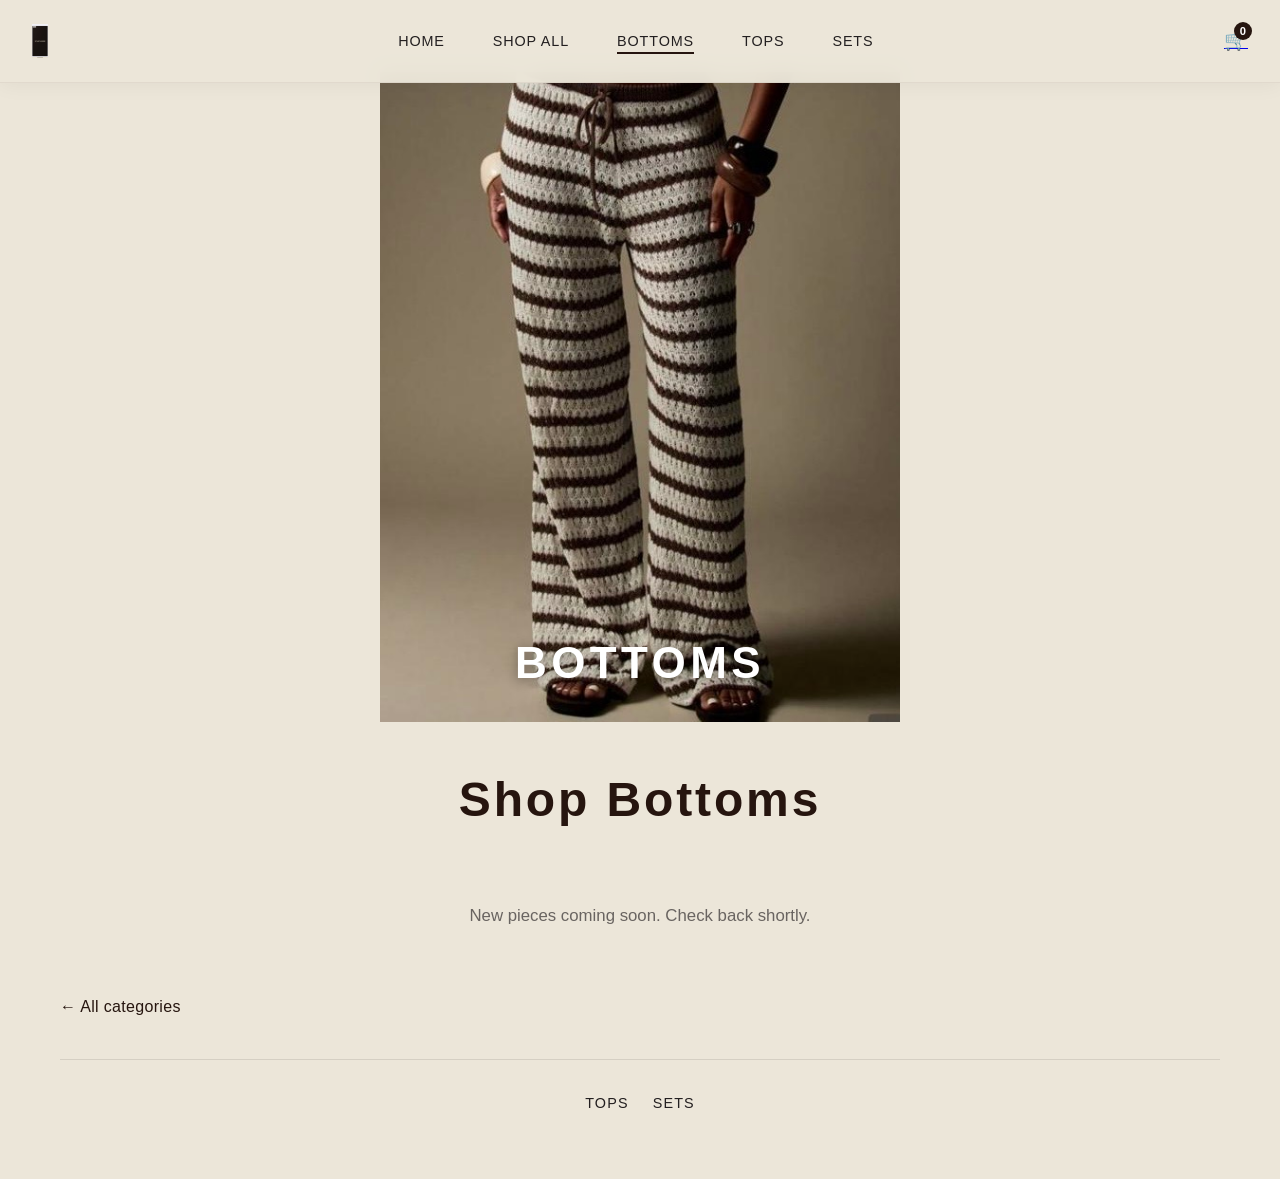
==== commit 5a1ddf3f: "Rebrand website to SOMEWHERE with new logo and identity" ====
--- a/bottoms.html
+++ b/bottoms.html
@@ -4,14 +4,14 @@
     <meta charset="UTF-8">
     <meta name="viewport" content="width=device-width, initial-scale=1.0">
     <meta name="robots" content="index, follow">
-    <meta name="description" content="Shop STILL bottoms — wide-leg knit pants and elegant trousers.">
-    <title>Bottoms – STILL</title>
+    <meta name="description" content="Shop SOMEWHERE bottoms - elegant cuts and effortless everyday forms.">
+    <title>Bottoms - SOMEWHERE</title>
     <link rel="stylesheet" href="styles.css">
 </head>
 <body>
     <nav class="navbar">
         <div class="nav-container">
-            <a href="index.html" class="logo">STILL</a>
+            <a href="index.html" class="logo" aria-label="SOMEWHERE"><img src="images/brand/somewhere-logo.png" alt="SOMEWHERE"></a>
             <ul class="nav-menu">
                 <li><a href="index.html" class="nav-link">Home</a></li>
                 <li><a href="shop-all.html" class="nav-link">Shop All</a></li>
@@ -32,7 +32,7 @@
 
     <main class="category-page">
         <header class="category-page-hero">
-            <img src="images/categories/bottoms.png" alt="STILL bottoms collection">
+            <img src="images/categories/bottoms.png" alt="SOMEWHERE bottoms collection">
             <h1 class="category-page-hero-title">BOTTOMS</h1>
         </header>
         <div class="category-page-body">
@@ -48,6 +48,7 @@
         </div>
     </main>
 
+    <script src="js/price-utils.js"></script>
     <script src="script.js"></script>
 </body>
 </html>
--- a/styles.css
+++ b/styles.css
@@ -1,5 +1,3 @@
-@import url('https://fonts.googleapis.com/css2?family=Libre+Baskerville:ital,wght@0,400;0,700;1,400&display=swap');
-
 /* Global Styles */
 * {
     margin: 0;
@@ -8,24 +6,23 @@
 }
 
 :root {
-    /* STILL brand palette */
-    --brand-brown: #321B15;
+    /* SOMEWHERE brand palette */
+    --brand-brown: #26150F;
     --brand-cream: #ECE6D9;
     --brand-white: #FFFFFF;
     --brand-charcoal: #231F20;
 
-    --primary-color: #321B15;
+    --primary-color: #26150F;
     --secondary-color: #FFFFFF;
-    --accent-color: #321B15;
-    --accent-hover: #4a2e25;
+    --accent-color: #26150F;
+    --accent-hover: #3a241d;
     --text-color: #231F20;
     --text-muted: rgba(35, 31, 32, 0.65);
     --light-gray: #ECE6D9;
     --medium-gray: #d5cfc3;
     --surface-cream: #ECE6D9;
 
-    /* Cochin on Apple; Libre Baskerville as web fallback */
-    --font-heading: Cochin, 'Libre Baskerville', Georgia, 'Times New Roman', serif;
+    --font-heading: 'Helvetica Neue', Helvetica, Arial, sans-serif;
     --font-body: 'Helvetica Neue', Helvetica, Arial, sans-serif;
     --transition: all 0.3s ease;
 }
@@ -67,13 +64,15 @@
 }
 
 .logo {
-    font-family: var(--font-heading);
-    font-size: 2rem;
-    font-weight: 700;
-    letter-spacing: 0.14em;
-    color: var(--brand-brown);
+    display: inline-flex;
+    align-items: center;
     text-decoration: none;
-    text-transform: uppercase;
+}
+
+.logo img {
+    height: 34px;
+    width: auto;
+    display: block;
 }
 
 .nav-menu {
@@ -386,7 +385,7 @@
 }
 
 .category-block--bottoms {
-    background: linear-gradient(160deg, #4a3a35 0%, #321B15 100%);
+    background: linear-gradient(160deg, #3a2a24 0%, #26150F 100%);
 }
 
 .category-block--tops {
@@ -524,10 +523,12 @@
 }
 
 .shop-all-section-title {
+    font-family: var(--font-heading);
     font-size: 1.75rem;
-    font-weight: 600;
+    font-weight: 500;
     color: var(--primary-color);
-    letter-spacing: 0.02em;
+    letter-spacing: 0.05em;
+    text-transform: uppercase;
 }
 
 .shop-all-section-link {
@@ -655,7 +656,7 @@
 /* Hero Section (legacy – kept for other pages if needed) */
 .hero {
     height: 100vh;
-    background: linear-gradient(135deg, #321B15 0%, #231F20 100%);
+    background: linear-gradient(135deg, #26150F 0%, #231F20 100%);
     display: flex;
     align-items: center;
     justify-content: center;
@@ -973,12 +974,15 @@
 }
 
 .footer-logo {
-    font-family: var(--font-heading);
-    font-size: 2rem;
-    font-weight: 700;
-    letter-spacing: 0.14em;
-    text-transform: uppercase;
+    display: inline-flex;
+    align-items: center;
     margin-bottom: 1rem;
+}
+
+.footer-logo img {
+    height: 32px;
+    width: auto;
+    display: block;
 }
 
 .footer-col p {
@@ -1545,7 +1549,7 @@
         padding: 1rem;
     }
     
-    .logo {
-        font-size: 1.5rem;
-    }
-}
+    .logo img {
+        height: 30px;
+    }
+}
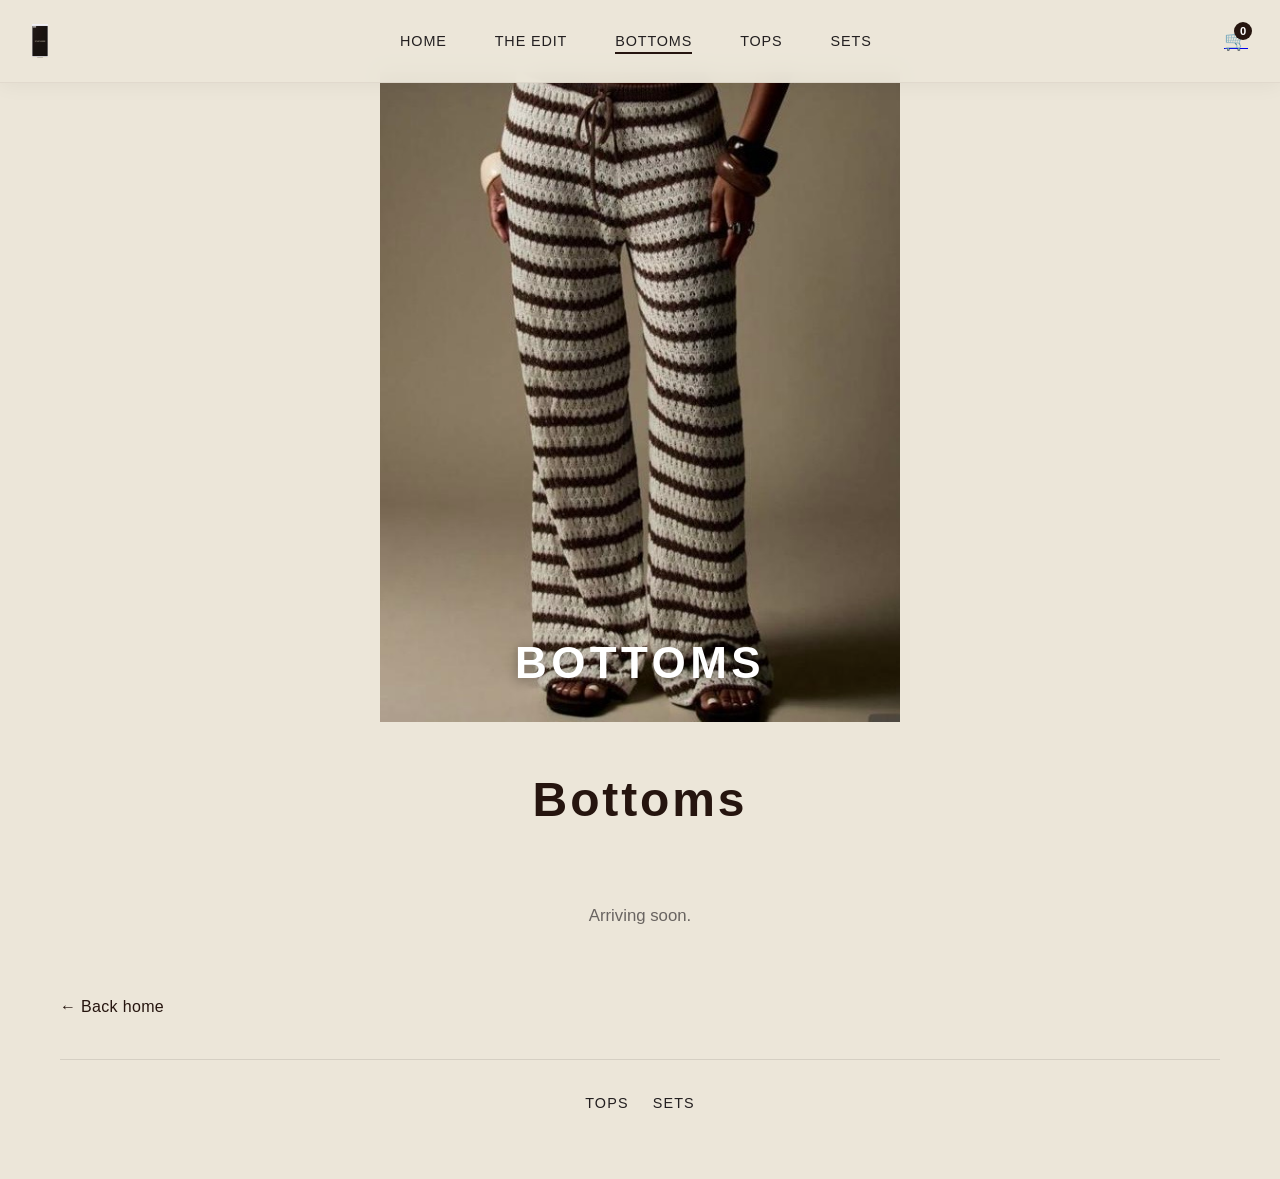
==== commit 53129234: "Update SOMEWHERE microcopy and checkout wording" ====
--- a/bottoms.html
+++ b/bottoms.html
@@ -14,13 +14,13 @@
             <a href="index.html" class="logo" aria-label="SOMEWHERE"><img src="images/brand/somewhere-logo.png" alt="SOMEWHERE"></a>
             <ul class="nav-menu">
                 <li><a href="index.html" class="nav-link">Home</a></li>
-                <li><a href="shop-all.html" class="nav-link">Shop All</a></li>
+                <li><a href="shop-all.html" class="nav-link">The Edit</a></li>
                 <li><a href="bottoms.html" class="nav-link active">Bottoms</a></li>
                 <li><a href="tops.html" class="nav-link">Tops</a></li>
                 <li><a href="sets.html" class="nav-link">Sets</a></li>
             </ul>
             <div class="nav-icons">
-                <a href="cart.html" class="icon-btn cart-btn" aria-label="Cart">🛒 <span class="cart-count" id="cartCount">0</span></a>
+                <a href="cart.html" class="icon-btn cart-btn" aria-label="Bag">🛒 <span class="cart-count" id="cartCount">0</span></a>
             </div>
             <div class="hamburger">
                 <span></span>
@@ -36,11 +36,11 @@
             <h1 class="category-page-hero-title">BOTTOMS</h1>
         </header>
         <div class="category-page-body">
-            <h2 class="section-title">Shop Bottoms</h2>
+            <h2 class="section-title">Bottoms</h2>
             <div class="collection-grid" data-category="bottoms">
-                <p class="category-page-empty">New pieces coming soon. Check back shortly.</p>
+                <p class="category-page-empty">Arriving soon.</p>
             </div>
-            <a href="index.html" class="category-page-back">← All categories</a>
+            <a href="index.html" class="category-page-back">← Back home</a>
             <nav class="category-page-nav-links" aria-label="Other categories">
                 <a href="tops.html">Tops</a>
                 <a href="sets.html">Sets</a>
--- a/styles.css
+++ b/styles.css
@@ -364,9 +364,71 @@
     transition: var(--transition);
 }
 
+/* Brand hero */
+.brand-hero {
+    padding-top: 72px;
+    min-height: 78vh;
+    display: flex;
+    align-items: center;
+    justify-content: center;
+    background: linear-gradient(155deg, #26150F 0%, #1d100c 60%, #120b09 100%);
+    color: var(--brand-cream);
+}
+
+.brand-hero-inner {
+    width: 100%;
+    max-width: 640px;
+    padding: 3rem 1.25rem 4rem;
+    text-align: center;
+}
+
+.brand-hero-logo {
+    width: min(92%, 520px);
+    height: auto;
+    margin: 0 auto 1.25rem;
+    display: block;
+    filter: brightness(1.12) contrast(1.02);
+}
+
+.brand-hero-tagline {
+    font-family: var(--font-heading);
+    font-size: clamp(1.2rem, 4vw, 1.8rem);
+    font-weight: 500;
+    letter-spacing: 0.08em;
+    text-transform: uppercase;
+    margin-bottom: 0.25rem;
+    color: var(--brand-cream);
+}
+
+.brand-hero-subline {
+    font-size: 0.96rem;
+    letter-spacing: 0.12em;
+    text-transform: uppercase;
+    color: rgba(236, 230, 217, 0.8);
+    margin-bottom: 1.6rem;
+}
+
+.brand-hero-cta {
+    display: inline-block;
+    text-decoration: none;
+    padding: 0.72rem 2.2rem;
+    font-size: 0.78rem;
+    font-weight: 600;
+    letter-spacing: 0.15em;
+    text-transform: uppercase;
+    color: var(--brand-brown);
+    background: var(--brand-cream);
+    transition: var(--transition);
+}
+
+.brand-hero-cta:hover {
+    background: var(--brand-white);
+    transform: translateY(-1px);
+}
+
 /* Category landing (home) */
 .category-landing {
-    padding-top: 72px;
+    padding-top: 0;
     display: flex;
     flex-direction: column;
     width: 100%;
@@ -500,7 +562,8 @@
 
 .shop-all-subtitle {
     color: var(--text-muted);
-    font-size: 1.05rem;
+    font-size: 1rem;
+    letter-spacing: 0.03em;
 }
 
 .shop-all-section {
@@ -534,9 +597,10 @@
 .shop-all-section-link {
     color: var(--accent-color);
     text-decoration: none;
-    font-size: 0.9rem;
+    font-size: 0.8rem;
     font-weight: 500;
-    letter-spacing: 0.04em;
+    letter-spacing: 0.14em;
+    text-transform: uppercase;
 }
 
 .shop-all-section-link:hover {
@@ -853,9 +917,10 @@
 }
 
 .collection-info h3 {
-    font-size: 1.2rem;
+    font-size: 1.1rem;
     margin-bottom: 0.5rem;
     color: var(--primary-color);
+    letter-spacing: 0.02em;
 }
 
 .price {
@@ -936,7 +1001,8 @@
 
 .newsletter-content p {
     margin-bottom: 2rem;
-    opacity: 0.9;
+    opacity: 0.88;
+    letter-spacing: 0.02em;
 }
 
 .newsletter-form {
@@ -1480,7 +1546,7 @@
         left: 0;
         right: 0;
         flex-direction: column;
-        background: rgba(255, 255, 255, 0.98);
+        background: rgba(236, 230, 217, 0.98);
         backdrop-filter: blur(10px);
         padding: 1rem 0;
         margin-top: 0.5rem;
@@ -1521,9 +1587,40 @@
     .collection-grid {
         grid-template-columns: repeat(auto-fit, minmax(250px, 1fr));
     }
+
+    .brand-hero {
+        min-height: 64vh;
+    }
 }
 
 @media (max-width: 600px) {
+    .brand-hero {
+        min-height: 58vh;
+    }
+
+    .brand-hero-inner {
+        padding: 2rem 1rem 2.6rem;
+    }
+
+    .brand-hero-logo {
+        width: min(96%, 430px);
+        margin-bottom: 1rem;
+    }
+
+    .brand-hero-tagline {
+        font-size: 1.05rem;
+    }
+
+    .brand-hero-subline {
+        font-size: 0.8rem;
+        margin-bottom: 1.2rem;
+    }
+
+    .brand-hero-cta {
+        width: 100%;
+        max-width: 290px;
+    }
+
     .hero-title {
         font-size: 2.5rem;
     }
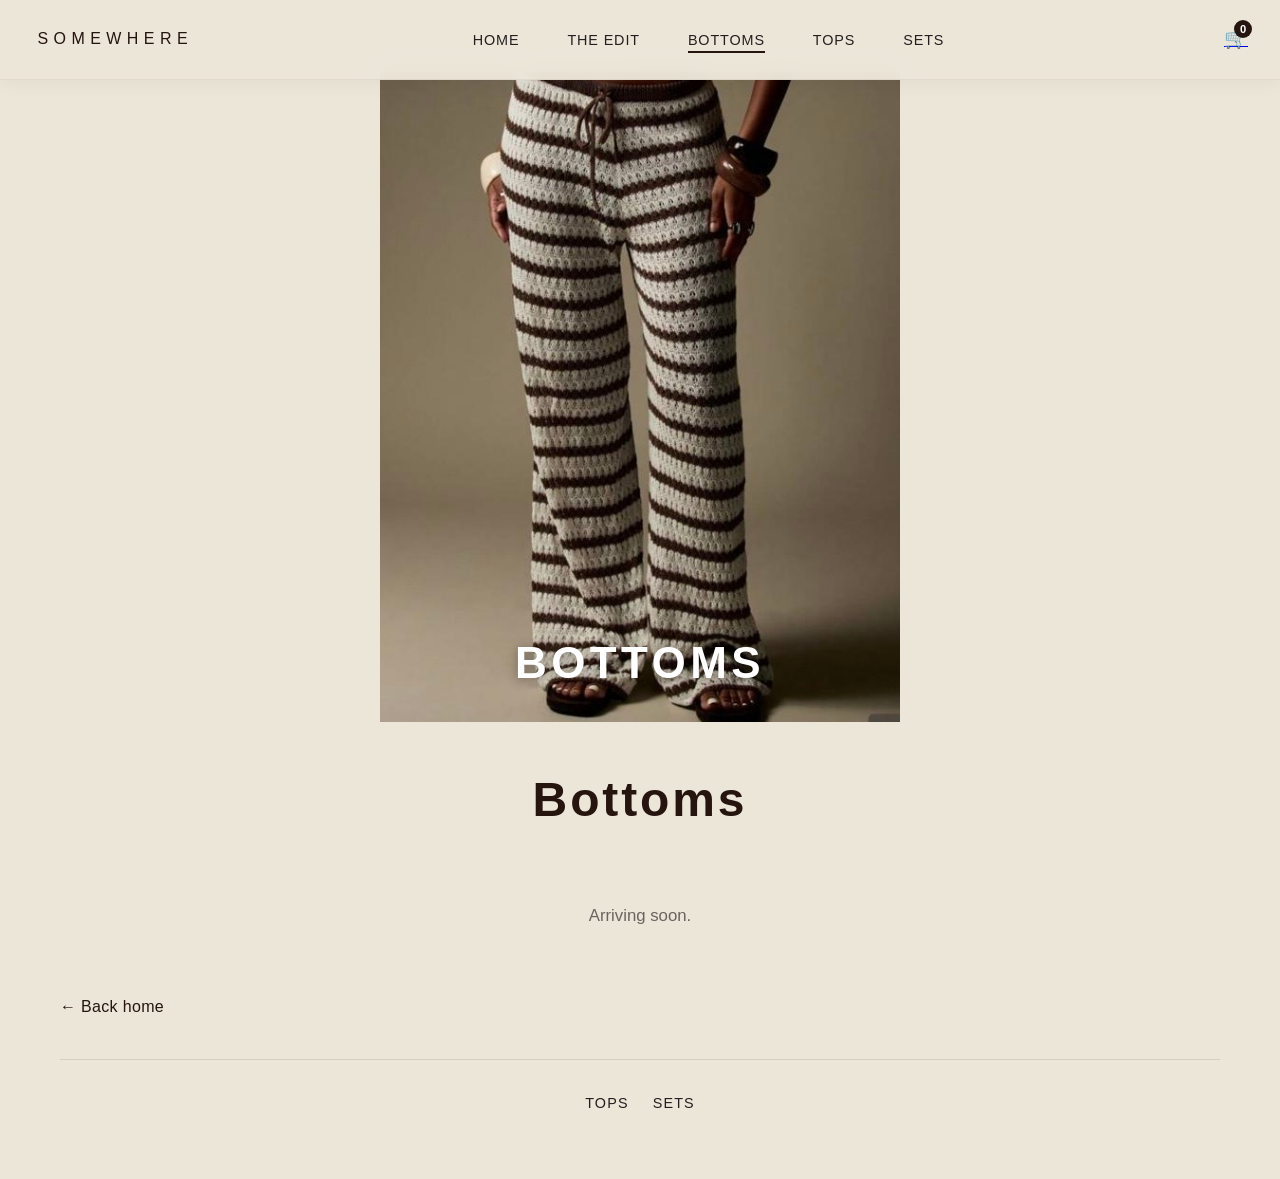
==== commit 7defbd43: "Improve SOMEWHERE logo with CSS wordmark and hero texture" ====
--- a/bottoms.html
+++ b/bottoms.html
@@ -11,7 +11,7 @@
 <body>
     <nav class="navbar">
         <div class="nav-container">
-            <a href="index.html" class="logo" aria-label="SOMEWHERE"><img src="images/brand/somewhere-logo.png" alt="SOMEWHERE"></a>
+            <a href="index.html" class="logo" aria-label="SOMEWHERE"><span class="logo-wordmark">SOMEWHERE</span></a>
             <ul class="nav-menu">
                 <li><a href="index.html" class="nav-link">Home</a></li>
                 <li><a href="shop-all.html" class="nav-link">The Edit</a></li>
--- a/styles.css
+++ b/styles.css
@@ -67,12 +67,29 @@
     display: inline-flex;
     align-items: center;
     text-decoration: none;
+    flex-shrink: 0;
+}
+
+.logo-wordmark {
+    font-family: var(--font-heading);
+    font-size: clamp(0.82rem, 2.2vw, 1rem);
+    font-weight: 500;
+    letter-spacing: 0.34em;
+    text-transform: uppercase;
+    color: var(--brand-brown);
+    line-height: 1;
+    white-space: nowrap;
+    padding-left: 0.34em;
+    -webkit-font-smoothing: antialiased;
+    -moz-osx-font-smoothing: grayscale;
+}
+
+.logo-wordmark--light {
+    color: var(--brand-cream);
 }
 
 .logo img {
-    height: 34px;
-    width: auto;
-    display: block;
+    display: none;
 }
 
 .nav-menu {
@@ -366,28 +383,55 @@
 
 /* Brand hero */
 .brand-hero {
+    position: relative;
     padding-top: 72px;
     min-height: 78vh;
     display: flex;
     align-items: center;
     justify-content: center;
-    background: linear-gradient(155deg, #26150F 0%, #1d100c 60%, #120b09 100%);
+    background-color: var(--brand-brown);
+    background-image:
+        linear-gradient(155deg, rgba(38, 21, 15, 0.88) 0%, rgba(29, 16, 12, 0.92) 55%, rgba(18, 11, 9, 0.96) 100%),
+        url('images/brand/somewhere-hero-texture.png');
+    background-size: cover;
+    background-position: center;
     color: var(--brand-cream);
+    overflow: hidden;
+}
+
+.brand-hero::before {
+    content: '';
+    position: absolute;
+    inset: 0;
+    background: radial-gradient(ellipse 80% 60% at 50% 40%, rgba(236, 230, 217, 0.06) 0%, transparent 70%);
+    pointer-events: none;
 }
 
 .brand-hero-inner {
-    width: 100%;
-    max-width: 640px;
+    position: relative;
+    z-index: 1;
+    width: 100%;
+    max-width: 720px;
     padding: 3rem 1.25rem 4rem;
     text-align: center;
 }
 
+.brand-hero-wordmark {
+    font-family: var(--font-heading);
+    font-size: clamp(1.75rem, 7.5vw, 3.25rem);
+    font-weight: 500;
+    letter-spacing: 0.38em;
+    text-transform: uppercase;
+    color: var(--brand-cream);
+    line-height: 1.15;
+    margin: 0 auto 1.5rem;
+    padding-left: 0.38em;
+    -webkit-font-smoothing: antialiased;
+    -moz-osx-font-smoothing: grayscale;
+}
+
 .brand-hero-logo {
-    width: min(92%, 520px);
-    height: auto;
-    margin: 0 auto 1.25rem;
-    display: block;
-    filter: brightness(1.12) contrast(1.02);
+    display: none;
 }
 
 .brand-hero-tagline {
@@ -1045,10 +1089,14 @@
     margin-bottom: 1rem;
 }
 
+.footer-logo .logo-wordmark {
+    font-size: 1rem;
+    letter-spacing: 0.36em;
+    padding-left: 0.36em;
+}
+
 .footer-logo img {
-    height: 32px;
-    width: auto;
-    display: block;
+    display: none;
 }
 
 .footer-col p {
@@ -1602,9 +1650,15 @@
         padding: 2rem 1rem 2.6rem;
     }
 
+    .brand-hero-wordmark {
+        font-size: clamp(1.5rem, 9vw, 2.4rem);
+        letter-spacing: 0.28em;
+        padding-left: 0.28em;
+        margin-bottom: 1.1rem;
+    }
+
     .brand-hero-logo {
-        width: min(96%, 430px);
-        margin-bottom: 1rem;
+        display: none;
     }
 
     .brand-hero-tagline {
@@ -1646,7 +1700,13 @@
         padding: 1rem;
     }
     
+    .logo-wordmark {
+        font-size: 0.78rem;
+        letter-spacing: 0.26em;
+        padding-left: 0.26em;
+    }
+
     .logo img {
-        height: 30px;
-    }
-}
+        display: none;
+    }
+}
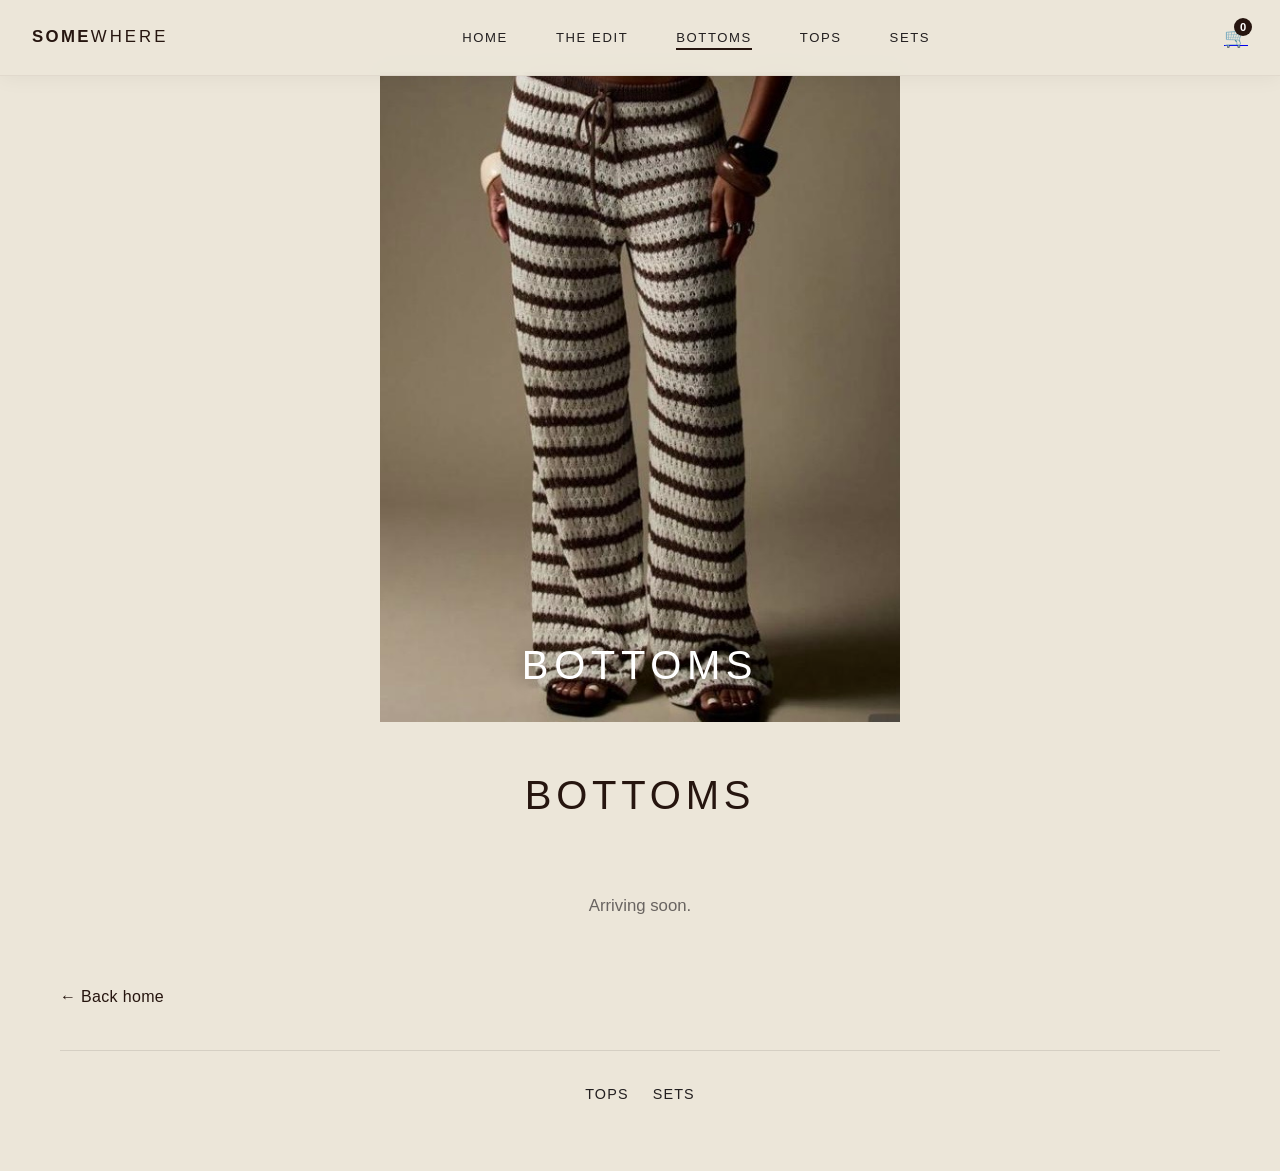
==== commit c57450bf: "Apply Haas Grot split logo typography and refine brand styling" ====
--- a/bottoms.html
+++ b/bottoms.html
@@ -11,7 +11,7 @@
 <body>
     <nav class="navbar">
         <div class="nav-container">
-            <a href="index.html" class="logo" aria-label="SOMEWHERE"><span class="logo-wordmark">SOMEWHERE</span></a>
+            <a href="index.html" class="logo" aria-label="SOMEWHERE"><span class="logo-wordmark" aria-hidden="true"><span class="logo-wordmark-some">SOME</span><span class="logo-wordmark-where">WHERE</span></span></a>
             <ul class="nav-menu">
                 <li><a href="index.html" class="nav-link">Home</a></li>
                 <li><a href="shop-all.html" class="nav-link">The Edit</a></li>
--- a/styles.css
+++ b/styles.css
@@ -1,3 +1,26 @@
+/* Haas Grot Disp R Trial — logo typography */
+@font-face {
+    font-family: 'Haas Grot Disp R';
+    src: local('Haas Grot Disp R Trial 55 Roman'),
+         url('fonts/HaasGrotDispRTrial-55Roman.woff2') format('woff2'),
+         url('fonts/HaasGrotDispRTrial-55Roman.woff') format('woff'),
+         url('fonts/HaasGrotDispRTrial-55Roman.otf') format('opentype');
+    font-weight: 550;
+    font-style: normal;
+    font-display: swap;
+}
+
+@font-face {
+    font-family: 'Haas Grot Disp R';
+    src: local('Haas Grot Disp R Trial 45 Light'),
+         url('fonts/HaasGrotDispRTrial-45Light.woff2') format('woff2'),
+         url('fonts/HaasGrotDispRTrial-45Light.woff') format('woff'),
+         url('fonts/HaasGrotDispRTrial-45Light.otf') format('opentype');
+    font-weight: 300;
+    font-style: normal;
+    font-display: swap;
+}
+
 /* Global Styles */
 * {
     margin: 0;
@@ -22,17 +45,20 @@
     --medium-gray: #d5cfc3;
     --surface-cream: #ECE6D9;
 
-    --font-heading: 'Helvetica Neue', Helvetica, Arial, sans-serif;
+    --font-logo: 'Haas Grot Disp R', 'Helvetica Neue', Helvetica, Arial, sans-serif;
+    --font-heading: 'Haas Grot Disp R', 'Helvetica Neue', Helvetica, Arial, sans-serif;
     --font-body: 'Helvetica Neue', Helvetica, Arial, sans-serif;
-    --transition: all 0.3s ease;
+    --transition: all 0.35s cubic-bezier(0.4, 0, 0.2, 1);
 }
 
 body {
     font-family: var(--font-body);
     color: var(--text-color);
-    line-height: 1.6;
+    line-height: 1.65;
     overflow-x: hidden;
     background: var(--brand-cream);
+    -webkit-font-smoothing: antialiased;
+    -moz-osx-font-smoothing: grayscale;
 }
 
 .container {
@@ -57,7 +83,7 @@
     position: relative;
     max-width: 1400px;
     margin: 0 auto;
-    padding: 1.5rem 2rem;
+    padding: 1.35rem 2rem;
     display: flex;
     justify-content: space-between;
     align-items: center;
@@ -70,18 +96,51 @@
     flex-shrink: 0;
 }
 
-.logo-wordmark {
-    font-family: var(--font-heading);
-    font-size: clamp(0.82rem, 2.2vw, 1rem);
-    font-weight: 500;
-    letter-spacing: 0.34em;
+.logo-wordmark,
+.brand-hero-wordmark {
+    display: inline-flex;
+    align-items: baseline;
     text-transform: uppercase;
-    color: var(--brand-brown);
     line-height: 1;
     white-space: nowrap;
-    padding-left: 0.34em;
     -webkit-font-smoothing: antialiased;
     -moz-osx-font-smoothing: grayscale;
+}
+
+.logo-wordmark {
+    font-size: clamp(0.88rem, 2.4vw, 1.05rem);
+    color: var(--brand-brown);
+}
+
+.brand-hero-wordmark {
+    font-size: clamp(1.85rem, 8vw, 3.5rem);
+    color: var(--brand-cream);
+    margin: 0 auto 1.75rem;
+    justify-content: center;
+}
+
+.logo-wordmark-some,
+.logo-wordmark-where {
+    font-family: var(--font-logo);
+    font-style: normal;
+}
+
+.logo-wordmark-some {
+    font-weight: 550;
+    letter-spacing: 0.14em;
+}
+
+.logo-wordmark-where {
+    font-weight: 300;
+    letter-spacing: 0.18em;
+}
+
+.brand-hero-wordmark .logo-wordmark-some {
+    letter-spacing: 0.16em;
+}
+
+.brand-hero-wordmark .logo-wordmark-where {
+    letter-spacing: 0.22em;
 }
 
 .logo-wordmark--light {
@@ -101,9 +160,9 @@
 .nav-link {
     text-decoration: none;
     color: var(--text-color);
-    font-weight: 400;
-    font-size: 0.9rem;
-    letter-spacing: 0.06em;
+    font-weight: 300;
+    font-size: 0.82rem;
+    letter-spacing: 0.12em;
     text-transform: uppercase;
     position: relative;
     transition: var(--transition);
@@ -416,52 +475,36 @@
     text-align: center;
 }
 
-.brand-hero-wordmark {
-    font-family: var(--font-heading);
-    font-size: clamp(1.75rem, 7.5vw, 3.25rem);
-    font-weight: 500;
-    letter-spacing: 0.38em;
-    text-transform: uppercase;
-    color: var(--brand-cream);
-    line-height: 1.15;
-    margin: 0 auto 1.5rem;
-    padding-left: 0.38em;
-    -webkit-font-smoothing: antialiased;
-    -moz-osx-font-smoothing: grayscale;
-}
-
-.brand-hero-logo {
-    display: none;
-}
-
 .brand-hero-tagline {
     font-family: var(--font-heading);
-    font-size: clamp(1.2rem, 4vw, 1.8rem);
-    font-weight: 500;
-    letter-spacing: 0.08em;
+    font-size: clamp(0.95rem, 3vw, 1.25rem);
+    font-weight: 300;
+    letter-spacing: 0.2em;
     text-transform: uppercase;
-    margin-bottom: 0.25rem;
-    color: var(--brand-cream);
+    margin-bottom: 0.35rem;
+    color: rgba(236, 230, 217, 0.92);
 }
 
 .brand-hero-subline {
-    font-size: 0.96rem;
-    letter-spacing: 0.12em;
+    font-size: 0.78rem;
+    letter-spacing: 0.22em;
     text-transform: uppercase;
-    color: rgba(236, 230, 217, 0.8);
-    margin-bottom: 1.6rem;
+    font-weight: 300;
+    color: rgba(236, 230, 217, 0.62);
+    margin-bottom: 2rem;
 }
 
 .brand-hero-cta {
     display: inline-block;
     text-decoration: none;
-    padding: 0.72rem 2.2rem;
-    font-size: 0.78rem;
-    font-weight: 600;
-    letter-spacing: 0.15em;
+    padding: 0.85rem 2.6rem;
+    font-size: 0.72rem;
+    font-weight: 400;
+    letter-spacing: 0.2em;
     text-transform: uppercase;
     color: var(--brand-brown);
     background: var(--brand-cream);
+    border: 1px solid transparent;
     transition: var(--transition);
 }
 
@@ -526,60 +569,63 @@
 
 .category-block-title {
     font-family: var(--font-heading);
-    font-size: clamp(2.25rem, 10vw, 3.25rem);
-    font-weight: 700;
+    font-size: clamp(2rem, 9vw, 3rem);
+    font-weight: 400;
     color: var(--brand-white);
-    letter-spacing: 0.1em;
+    letter-spacing: 0.14em;
     text-transform: uppercase;
     text-align: center;
     line-height: 1;
-    text-shadow: 0 2px 16px rgba(0, 0, 0, 0.25);
+    text-shadow: 0 2px 20px rgba(0, 0, 0, 0.2);
 }
 
 .category-shop-btn {
     display: inline-block;
-    padding: 0.45rem 1.75rem;
+    padding: 0.55rem 2rem;
+    background: transparent;
+    color: var(--brand-white);
+    border: 1px solid rgba(255, 255, 255, 0.75);
+    font-family: var(--font-body);
+    font-size: 0.7rem;
+    font-weight: 400;
+    letter-spacing: 0.18em;
+    text-transform: uppercase;
+    text-decoration: none;
+    transition: var(--transition);
+}
+
+.category-shop-btn:hover {
     background: var(--brand-white);
     color: var(--brand-brown);
+    border-color: var(--brand-white);
+}
+
+.shop-all-cta {
+    width: 100%;
+    padding: 1.75rem 1.5rem 2rem;
+    display: flex;
+    justify-content: center;
+    background: var(--brand-cream);
+}
+
+.shop-all-btn {
+    display: inline-block;
+    padding: 0.75rem 2.8rem;
+    background: transparent;
+    color: var(--brand-brown);
+    border: 1px solid var(--brand-brown);
     font-family: var(--font-body);
-    font-size: 0.75rem;
-    font-weight: 600;
-    letter-spacing: 0.14em;
+    font-size: 0.72rem;
+    font-weight: 400;
+    letter-spacing: 0.2em;
     text-transform: uppercase;
     text-decoration: none;
     transition: var(--transition);
 }
 
-.category-shop-btn:hover {
+.shop-all-btn:hover {
     background: var(--brand-brown);
-    color: var(--brand-white);
-}
-
-.shop-all-cta {
-    width: 100%;
-    padding: 1.75rem 1.5rem 2rem;
-    display: flex;
-    justify-content: center;
-    background: var(--brand-cream);
-}
-
-.shop-all-btn {
-    display: inline-block;
-    padding: 0.65rem 2.5rem;
-    background: var(--brand-brown);
-    color: var(--brand-white);
-    font-family: var(--font-body);
-    font-size: 0.8rem;
-    font-weight: 600;
-    letter-spacing: 0.14em;
-    text-transform: uppercase;
-    text-decoration: none;
-    transition: var(--transition);
-}
-
-.shop-all-btn:hover {
-    background: var(--accent-hover);
-    color: var(--brand-white);
+    color: var(--brand-cream);
 }
 
 /* Shop All page */
@@ -596,10 +642,10 @@
 
 .shop-all-title {
     font-family: var(--font-heading);
-    font-size: clamp(2rem, 6vw, 2.75rem);
-    font-weight: 700;
+    font-size: clamp(1.75rem, 5vw, 2.5rem);
+    font-weight: 400;
     color: var(--brand-brown);
-    letter-spacing: 0.08em;
+    letter-spacing: 0.14em;
     text-transform: uppercase;
     margin-bottom: 0.5rem;
 }
@@ -695,12 +741,12 @@
     right: 0;
     text-align: center;
     font-family: var(--font-heading);
-    font-size: clamp(2rem, 8vw, 2.75rem);
-    font-weight: 700;
+    font-size: clamp(1.75rem, 7vw, 2.5rem);
+    font-weight: 400;
     color: var(--brand-white);
-    letter-spacing: 0.1em;
+    letter-spacing: 0.14em;
     text-transform: uppercase;
-    text-shadow: 0 2px 12px rgba(0, 0, 0, 0.35);
+    text-shadow: 0 2px 16px rgba(0, 0, 0, 0.3);
 }
 
 .category-page-body {
@@ -853,12 +899,13 @@
 
 .section-title {
     font-family: var(--font-heading);
-    font-size: 3rem;
-    font-weight: 700;
+    font-size: clamp(1.75rem, 5vw, 2.5rem);
+    font-weight: 400;
     text-align: center;
     margin-bottom: 1rem;
     color: var(--brand-brown);
-    letter-spacing: 0.06em;
+    letter-spacing: 0.12em;
+    text-transform: uppercase;
 }
 
 .section-subtitle {
@@ -975,8 +1022,8 @@
 
 /* About Section */
 .about-section {
-    padding: 8rem 0;
-    background: var(--brand-white);
+    padding: 7rem 0;
+    background: var(--brand-cream);
 }
 
 .about-grid {
@@ -992,34 +1039,49 @@
 }
 
 .about-text {
-    font-size: 1.05rem;
-    line-height: 1.8;
+    font-size: 1rem;
+    line-height: 1.9;
     color: var(--text-muted);
-    margin-bottom: 1.5rem;
+    margin-bottom: 1.25rem;
+    font-weight: 300;
 }
 
 .secondary-button {
-    padding: 0.9rem 2.5rem;
-    font-size: 1rem;
-    font-weight: 500;
-    border: 2px solid var(--primary-color);
+    display: inline-block;
+    padding: 0.85rem 2.4rem;
+    font-size: 0.72rem;
+    font-weight: 400;
+    border: 1px solid var(--primary-color);
     background: transparent;
     color: var(--primary-color);
     cursor: pointer;
     transition: var(--transition);
-    letter-spacing: 1px;
+    letter-spacing: 0.18em;
+    text-transform: uppercase;
+    text-decoration: none;
     font-family: var(--font-body);
     margin-top: 1rem;
 }
 
 .secondary-button:hover {
     background: var(--primary-color);
-    color: var(--secondary-color);
+    color: var(--brand-cream);
 }
 
 .about-image .placeholder-image {
-    border-radius: 8px;
-    box-shadow: 0 20px 60px rgba(0, 0, 0, 0.15);
+    border-radius: 2px;
+    box-shadow: 0 24px 64px rgba(38, 21, 15, 0.12);
+    background:
+        linear-gradient(155deg, rgba(38, 21, 15, 0.9) 0%, rgba(29, 16, 12, 0.95) 100%),
+        url('images/brand/somewhere-hero-texture.png') center/cover !important;
+    display: flex;
+    align-items: center;
+    justify-content: center;
+}
+
+.about-image .placeholder-image .logo-wordmark {
+    font-size: clamp(1.25rem, 4vw, 1.75rem);
+    color: var(--brand-cream);
 }
 
 /* Newsletter Section */
@@ -1037,16 +1099,19 @@
 
 .newsletter-content h2 {
     font-family: var(--font-heading);
-    font-size: 2.5rem;
-    font-weight: 700;
-    letter-spacing: 0.06em;
-    margin-bottom: 1rem;
+    font-size: clamp(1.5rem, 4vw, 2rem);
+    font-weight: 400;
+    letter-spacing: 0.14em;
+    text-transform: uppercase;
+    margin-bottom: 0.75rem;
 }
 
 .newsletter-content p {
+    font-weight: 300;
+    font-size: 0.95rem;
+    letter-spacing: 0.04em;
     margin-bottom: 2rem;
     opacity: 0.88;
-    letter-spacing: 0.02em;
 }
 
 .newsletter-form {
@@ -1090,9 +1155,15 @@
 }
 
 .footer-logo .logo-wordmark {
-    font-size: 1rem;
-    letter-spacing: 0.36em;
-    padding-left: 0.36em;
+    font-size: 1.05rem;
+}
+
+.footer-logo .logo-wordmark-some {
+    letter-spacing: 0.15em;
+}
+
+.footer-logo .logo-wordmark-where {
+    letter-spacing: 0.19em;
 }
 
 .footer-logo img {
@@ -1124,8 +1195,11 @@
 
 .footer-col h4 {
     margin-bottom: 1.5rem;
-    font-size: 1.1rem;
-    font-weight: 500;
+    font-size: 0.78rem;
+    font-weight: 400;
+    letter-spacing: 0.16em;
+    text-transform: uppercase;
+    color: var(--brand-cream);
 }
 
 .footer-col ul {
@@ -1651,14 +1725,28 @@
     }
 
     .brand-hero-wordmark {
-        font-size: clamp(1.5rem, 9vw, 2.4rem);
-        letter-spacing: 0.28em;
-        padding-left: 0.28em;
-        margin-bottom: 1.1rem;
-    }
-
-    .brand-hero-logo {
-        display: none;
+        font-size: clamp(1.45rem, 9vw, 2.35rem);
+        margin-bottom: 1.25rem;
+    }
+
+    .brand-hero-wordmark .logo-wordmark-some {
+        letter-spacing: 0.12em;
+    }
+
+    .brand-hero-wordmark .logo-wordmark-where {
+        letter-spacing: 0.16em;
+    }
+
+    .logo-wordmark {
+        font-size: 0.8rem;
+    }
+
+    .logo-wordmark-some {
+        letter-spacing: 0.11em;
+    }
+
+    .logo-wordmark-where {
+        letter-spacing: 0.14em;
     }
 
     .brand-hero-tagline {
@@ -1699,12 +1787,6 @@
     .nav-container {
         padding: 1rem;
     }
-    
-    .logo-wordmark {
-        font-size: 0.78rem;
-        letter-spacing: 0.26em;
-        padding-left: 0.26em;
-    }
 
     .logo img {
         display: none;
